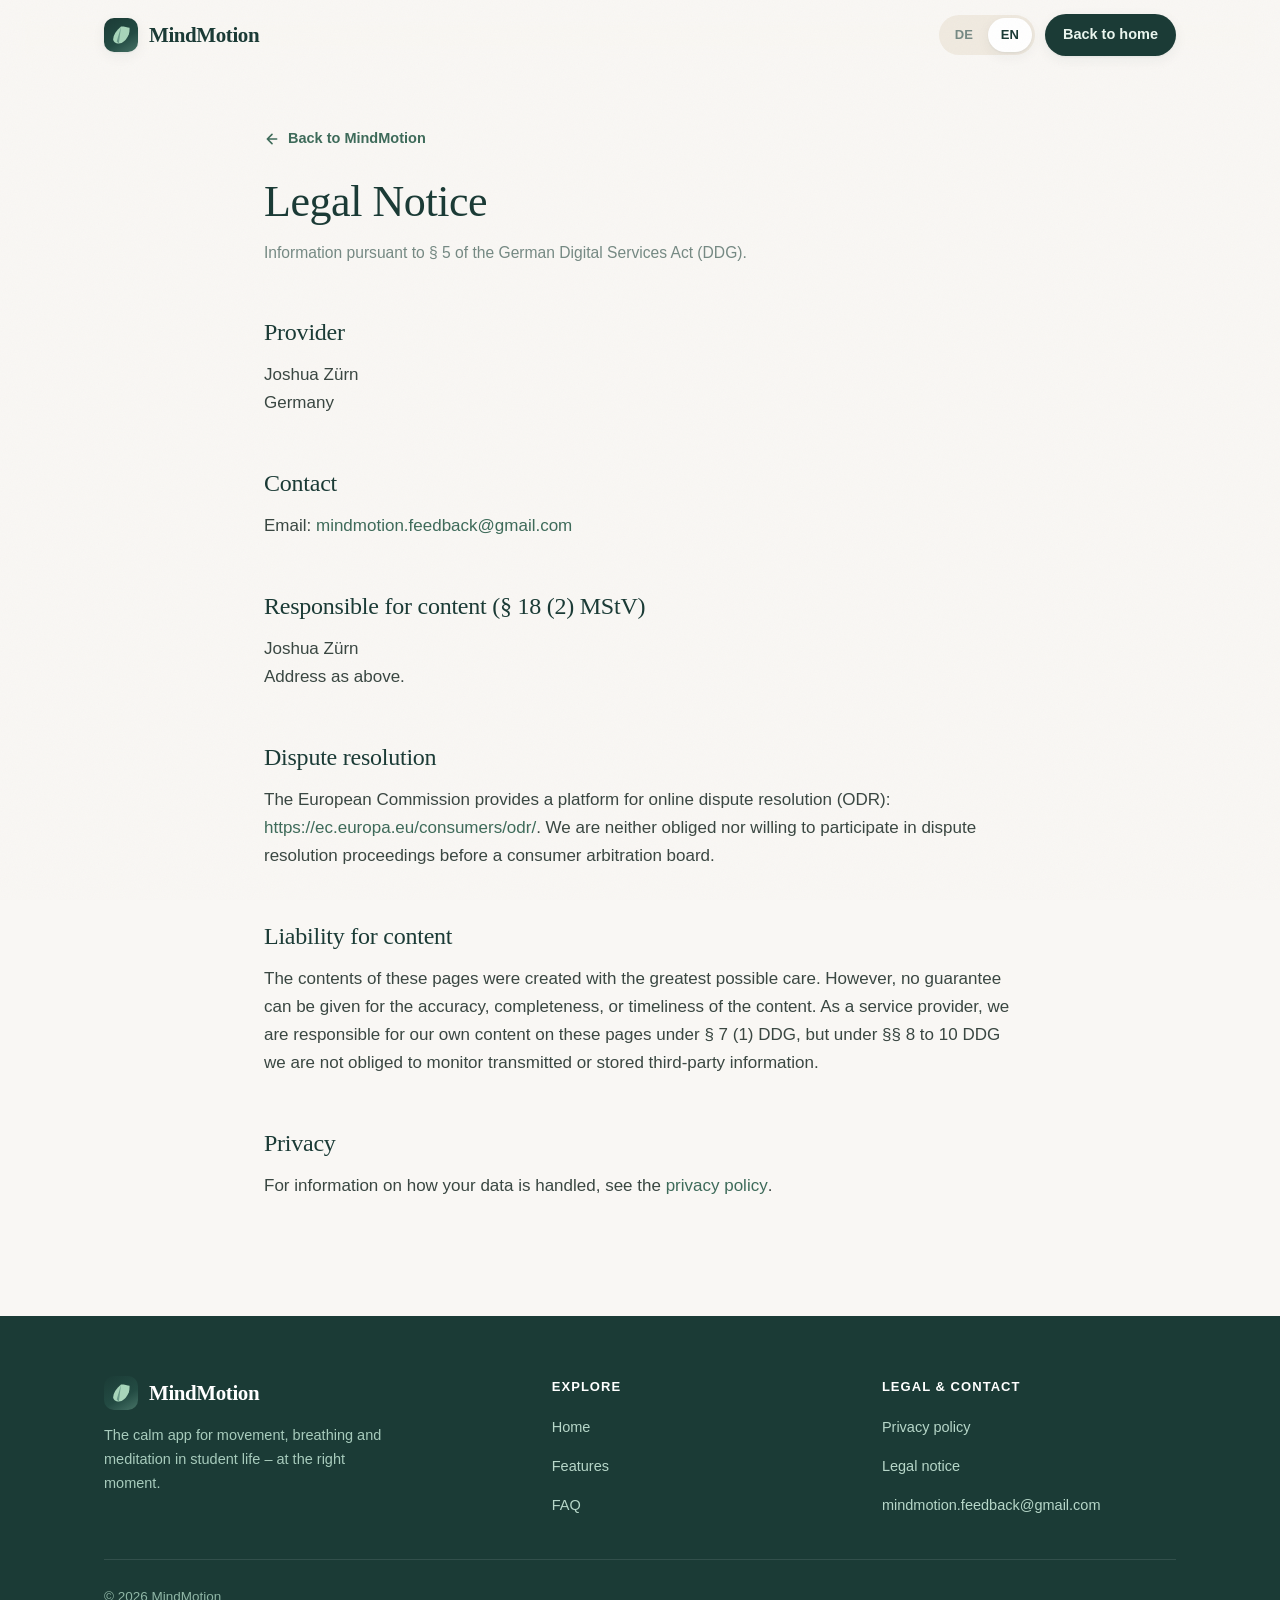
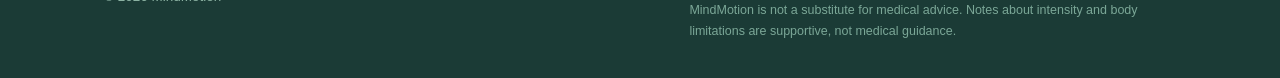
==== impressum.html @ 555be209 "Add files via upload" ====
<!DOCTYPE html>
<html lang="de">
<head>
<meta charset="utf-8">
<meta name="viewport" content="width=device-width, initial-scale=1">
<title>MindMotion – Impressum / Legal Notice</title>
<meta name="description" content="Impressum und Anbieterkennzeichnung der MindMotion-Android-App nach § 5 DDG.">
<meta name="theme-color" content="#1B3B36">
<meta name="robots" content="index,follow">

<link rel="icon" type="image/svg+xml" href="favicon.svg">
<link rel="icon" type="image/png" sizes="512x512" href="docs/icon-512.png">
<link rel="apple-touch-icon" href="docs/icon-512.png">
<!-- Fonts are self-hosted (no Google Fonts CDN) so no visitor IP is sent to Google — GDPR-friendly. -->
<link rel="stylesheet" href="fonts/fonts.css">
<link rel="stylesheet" href="styles.css">
</head>
<body>

<div class="grain" aria-hidden="true"></div>

<!-- ════════════════════════════ HEADER ════════════════════════════ -->
<header id="site-header">
  <div class="wrap nav">
    <a class="brand" href="index.html" aria-label="MindMotion">
      <span class="logo" aria-hidden="true">
        <svg viewBox="26 26 56 56" aria-hidden="true"><path fill="#A8D5BA" d="M54,30 C40,42 32,54 32,66 C32,72 38,78 48,78 C58,78 70,68 76,52 C78,46 78,40 78,34 C72,32 64,30 54,30 Z"/><path fill="#6B9B8A" d="M54,30 C50,46 46,58 42,72 C44,74 46,76 48,78"/></svg>
      </span>
      MindMotion
    </a>
    <nav class="nav-right">
      <div class="lang-toggle" role="group" aria-label="Sprache / Language">
        <button type="button" data-set-lang="de">DE</button>
        <button type="button" data-set-lang="en">EN</button>
      </div>
      <a class="btn btn-primary btn-sm" href="index.html">
        <span data-lang="de">Zur Startseite</span><span data-lang="en">Back to home</span>
      </a>
    </nav>
  </div>
</header>

<main>
  <article class="policy">
    <a class="back-link" href="index.html">
      <svg viewBox="0 0 24 24" fill="none" stroke="currentColor" stroke-width="2.4" stroke-linecap="round" stroke-linejoin="round"><path d="M19 12H5M12 19l-7-7 7-7"/></svg>
      <span data-lang="de">Zurück zu MindMotion</span><span data-lang="en">Back to MindMotion</span>
    </a>

    <div class="doc-head">
      <h1>
        <span data-lang="de">Impressum</span>
        <span data-lang="en">Legal Notice</span>
      </h1>
      <p class="meta">
        <span data-lang="de">Angaben gemäß § 5 Digitale-Dienste-Gesetz (DDG).</span>
        <span data-lang="en">Information pursuant to § 5 of the German Digital Services Act (DDG).</span>
      </p>
    </div>


    <h2><span data-lang="de">Anbieter</span><span data-lang="en">Provider</span></h2>
    <p>
      Joshua Zürn<br>
      <span data-lang="de">Deutschland</span><span data-lang="en">Germany</span>
    </p>

    <h2><span data-lang="de">Kontakt</span><span data-lang="en">Contact</span></h2>
    <p>
      <span data-lang="de">E-Mail:</span><span data-lang="en">Email:</span>
      <a href="mailto:mindmotion.feedback@gmail.com">mindmotion.feedback@gmail.com</a>
    </p>

    <h2><span data-lang="de">Verantwortlich für den Inhalt nach § 18 Abs. 2 MStV</span><span data-lang="en">Responsible for content (§ 18 (2) MStV)</span></h2>
    <p>
      Joshua Zürn<br>
      <span data-lang="de">Anschrift wie oben.</span><span data-lang="en">Address as above.</span>
    </p>

    <h2><span data-lang="de">Streitschlichtung</span><span data-lang="en">Dispute resolution</span></h2>
    <p data-lang="de">Die Europäische Kommission stellt eine Plattform zur Online-Streitbeilegung (OS) bereit: <a href="https://ec.europa.eu/consumers/odr/" rel="noopener" target="_blank">https://ec.europa.eu/consumers/odr/</a>. Wir sind nicht verpflichtet und nicht bereit, an einem Streitbeilegungsverfahren vor einer Verbraucherschlichtungsstelle teilzunehmen.</p>
    <p data-lang="en">The European Commission provides a platform for online dispute resolution (ODR): <a href="https://ec.europa.eu/consumers/odr/" rel="noopener" target="_blank">https://ec.europa.eu/consumers/odr/</a>. We are neither obliged nor willing to participate in dispute resolution proceedings before a consumer arbitration board.</p>

    <h2><span data-lang="de">Haftung für Inhalte</span><span data-lang="en">Liability for content</span></h2>
    <p data-lang="de">Die Inhalte dieser Seiten wurden mit größtmöglicher Sorgfalt erstellt. Für die Richtigkeit, Vollständigkeit und Aktualität der Inhalte kann jedoch keine Gewähr übernommen werden. Als Diensteanbieter sind wir gemäß § 7 Abs. 1 DDG für eigene Inhalte auf diesen Seiten verantwortlich, jedoch nach §§ 8 bis 10 DDG nicht verpflichtet, übermittelte oder gespeicherte fremde Informationen zu überwachen.</p>
    <p data-lang="en">The contents of these pages were created with the greatest possible care. However, no guarantee can be given for the accuracy, completeness, or timeliness of the content. As a service provider, we are responsible for our own content on these pages under § 7 (1) DDG, but under §§ 8 to 10 DDG we are not obliged to monitor transmitted or stored third-party information.</p>

    <h2><span data-lang="de">Datenschutz</span><span data-lang="en">Privacy</span></h2>
    <p data-lang="de">Informationen zum Umgang mit deinen Daten findest du in der <a href="privacy.html">Datenschutzerklärung</a>.</p>
    <p data-lang="en">For information on how your data is handled, see the <a href="privacy.html">privacy policy</a>.</p>
  </article>
</main>

<!-- ════════════════════════════ FOOTER ════════════════════════════ -->
<footer>
  <div class="wrap">
    <div class="foot-grid">
      <div>
        <div class="brand">
          <span class="logo" aria-hidden="true"><svg viewBox="26 26 56 56" aria-hidden="true"><path fill="#A8D5BA" d="M54,30 C40,42 32,54 32,66 C32,72 38,78 48,78 C58,78 70,68 76,52 C78,46 78,40 78,34 C72,32 64,30 54,30 Z"/><path fill="#6B9B8A" d="M54,30 C50,46 46,58 42,72 C44,74 46,76 48,78"/></svg></span>
          MindMotion
        </div>
        <p class="foot-about"><span data-lang="de">Die ruhige App für Bewegung, Atem und Meditation im Studienalltag – im richtigen Moment.</span><span data-lang="en">The calm app for movement, breathing and meditation in student life – at the right moment.</span></p>
      </div>
      <div>
        <h4><span data-lang="de">Entdecken</span><span data-lang="en">Explore</span></h4>
        <ul>
          <li><a href="index.html"><span data-lang="de">Startseite</span><span data-lang="en">Home</span></a></li>
          <li><a href="index.html#features"><span data-lang="de">Funktionen</span><span data-lang="en">Features</span></a></li>
          <li><a href="index.html#faq">FAQ</a></li>
        </ul>
      </div>
      <div>
        <h4><span data-lang="de">Rechtliches &amp; Kontakt</span><span data-lang="en">Legal &amp; contact</span></h4>
        <ul>
          <li><a href="privacy.html"><span data-lang="de">Datenschutzerklärung</span><span data-lang="en">Privacy policy</span></a></li>
          <li><a href="impressum.html"><span data-lang="de">Impressum</span><span data-lang="en">Legal notice</span></a></li>
          <li><a href="mailto:mindmotion.feedback@gmail.com">mindmotion.feedback@gmail.com</a></li>
        </ul>
      </div>
    </div>
    <div class="foot-bottom">
      <span>© <span id="year">2026</span> MindMotion</span>
      <span class="disclaimer"><span data-lang="de">MindMotion ersetzt keine medizinische Beratung. Hinweise zu Belastung und körperlichen Einschränkungen sind unterstützend gemeint, kein ärztlicher Rat.</span><span data-lang="en">MindMotion is not a substitute for medical advice. Notes about intensity and body limitations are supportive, not medical guidance.</span></span>
    </div>
  </div>
</footer>

<script src="main.js" defer></script>
</body>
</html>
---- styles.css ----
/* ══════════════════════════════════════════════════════════════════════
   MindMotion website — shared styles
   Brand palette mirrors the app (calm, cream-based, never aggressive).
   Used by index.html (landing) and privacy.html (policy).
   ══════════════════════════════════════════════════════════════════════ */

:root {
  --teal:        #1B3B36;  /* primary */
  --teal-mid:    #234B43;  /* hero gradient end */
  --sage:        #6B9B8A;  /* accent / CTA fills */
  --sage-text:   #3E6B5A;  /* AA-safe small accent text */
  --soft-mint:   #E8F5F0;
  --off-white:   #F9F7F4;  /* page background */
  --cream:       #F0EAE0;  /* warm cards */
  --light-green: #A8D5BA;
  --calm-blue:   #5B9EA6;
  --charcoal:    #2D2D2D;  /* body text */
  --muted:       #768A84;  /* helper text (AA on cream) */
  --white:       #FFFFFF;
  --line:        #E2E9E5;

  --maxw: 1120px;
  --radius: 22px;
  --radius-lg: 30px;
  --shadow-sm: 0 1px 2px rgba(27,59,54,.05), 0 4px 14px rgba(27,59,54,.06);
  --shadow-md: 0 12px 40px rgba(27,59,54,.12);
  --shadow-lg: 0 28px 70px rgba(27,59,54,.18);
  --ease: cubic-bezier(.22,.61,.36,1);
  --ease-spring: cubic-bezier(.34,1.56,.64,1);
  color-scheme: light;
}

* { box-sizing: border-box; }
html { scroll-behavior: smooth; -webkit-text-size-adjust: 100%; scroll-padding-top: 88px; }
@media (prefers-reduced-motion: reduce) { html { scroll-behavior: auto; } }

body {
  margin: 0;
  font-family: 'Hanken Grotesk', -apple-system, 'Segoe UI', Roboto, Helvetica, Arial, sans-serif;
  color: var(--charcoal);
  background: var(--off-white);
  line-height: 1.65;
  font-size: 17px;
  -webkit-font-smoothing: antialiased;
  text-rendering: optimizeLegibility;
  overflow-x: hidden;
}

/* Fine film grain for warmth/depth — keeps surfaces from reading flat & "AI-clean". */
.grain { position: fixed; inset: 0; z-index: 250; pointer-events: none; opacity: .035; mix-blend-mode: multiply;
  background-image: url("data:image/svg+xml,%3Csvg xmlns='http://www.w3.org/2000/svg' width='160' height='160'%3E%3Cfilter id='n'%3E%3CfeTurbulence type='fractalNoise' baseFrequency='0.8' numOctaves='3' stitchTiles='stitch'/%3E%3C/filter%3E%3Crect width='100%25' height='100%25' filter='url(%23n)'/%3E%3C/svg%3E"); }

h1, h2, h3 { font-family: 'Fraunces', Georgia, 'Times New Roman', serif; color: var(--teal); font-weight: 500; line-height: 1.12; letter-spacing: -.01em; margin: 0; }
p { margin: 0; }
a { color: var(--sage-text); text-decoration: none; }
a:hover { text-decoration: underline; }
img { max-width: 100%; display: block; }
::selection { background: var(--light-green); color: var(--teal); }

.wrap { width: 100%; max-width: var(--maxw); margin: 0 auto; padding: 0 24px; }

/* ── Bilingual toggle: show only the active <html lang> ── */
html[lang="de"] [data-lang="en"] { display: none !important; }
html[lang="en"] [data-lang="de"] { display: none !important; }

/* ── Scroll progress bar ── */
.scroll-progress {
  position: fixed; top: 0; left: 0; height: 3px; width: 100%;
  transform: scaleX(0); transform-origin: 0 50%;
  background: linear-gradient(90deg, var(--sage), var(--light-green), var(--calm-blue));
  z-index: 200; transition: transform .08s linear;
}

/* ───────────────────────── Header ───────────────────────── */
header {
  position: sticky; top: 0; z-index: 100;
  background: rgba(249,247,244,.72);
  backdrop-filter: saturate(180%) blur(14px);
  -webkit-backdrop-filter: saturate(180%) blur(14px);
  border-bottom: 1px solid transparent;
  transition: border-color .3s var(--ease), box-shadow .3s var(--ease), background .3s var(--ease);
}
header.scrolled { border-bottom-color: var(--line); box-shadow: 0 4px 24px rgba(27,59,54,.05); }
.nav { display: flex; align-items: center; justify-content: space-between; height: 70px; gap: 18px; }
.brand { display: flex; align-items: center; gap: 11px; font-family: 'Fraunces', serif; font-size: 21px; color: var(--teal); font-weight: 600; letter-spacing: -.02em; }
.brand:hover { text-decoration: none; }
.brand .logo {
  width: 34px; height: 34px; border-radius: 10px; flex: none;
  background: linear-gradient(150deg, var(--teal) 0%, var(--teal-mid) 60%, var(--sage) 140%);
  display: grid; place-items: center; box-shadow: var(--shadow-sm);
}
.brand .logo svg { width: 20px; height: 20px; }
.nav-right { display: flex; align-items: center; gap: 10px; }
.nav-links { display: flex; gap: 26px; margin-right: 8px; }
.nav-links a { color: var(--charcoal); font-size: 15px; font-weight: 500; position: relative; }
.nav-links a::after { content: ""; position: absolute; left: 0; bottom: -4px; height: 2px; width: 0; background: var(--sage); border-radius: 2px; transition: width .3s var(--ease); }
.nav-links a:hover { color: var(--teal); text-decoration: none; }
.nav-links a:hover::after { width: 100%; }

.lang-toggle { display: inline-flex; background: var(--cream); border-radius: 999px; padding: 3px; gap: 2px; }
.lang-toggle button {
  border: 0; background: transparent; cursor: pointer; font: inherit; font-size: 13px; font-weight: 600;
  color: var(--muted); padding: 6px 13px; border-radius: 999px; transition: all .25s var(--ease);
}
.lang-toggle button.active { background: var(--white); color: var(--teal); box-shadow: var(--shadow-sm); }

.btn {
  display: inline-flex; align-items: center; justify-content: center; gap: 9px;
  font: inherit; font-weight: 600; font-size: 16px; cursor: pointer; border: 0;
  padding: 14px 26px; border-radius: 999px; transition: transform .2s var(--ease), box-shadow .25s var(--ease), background .25s var(--ease);
  text-decoration: none; white-space: nowrap;
}
.btn:hover { text-decoration: none; }
.btn-primary { background: var(--teal); color: #EAF6EF; box-shadow: var(--shadow-sm); }
.btn-primary:hover { background: var(--teal-mid); transform: translateY(-2px); box-shadow: var(--shadow-md); }
.btn-ghost { background: var(--white); color: var(--teal); box-shadow: inset 0 0 0 1.5px var(--line); }
.btn-ghost:hover { box-shadow: inset 0 0 0 1.5px var(--sage); transform: translateY(-2px); }
.btn-sm { padding: 9px 18px; font-size: 14.5px; }

/* ───────────────────────── Hero ───────────────────────── */
.hero { position: relative; padding: 84px 0 90px; overflow: hidden; }
.hero-bg { position: absolute; inset: 0; z-index: -1; overflow: hidden; }
.blob { position: absolute; border-radius: 50%; filter: blur(36px); opacity: .55; will-change: transform; }
.blob.b1 { width: 420px; height: 420px; top: -120px; right: -60px; background: radial-gradient(circle, rgba(168,213,186,.55), transparent 70%); animation: floatA 16s var(--ease) infinite alternate; }
.blob.b2 { width: 360px; height: 360px; bottom: -120px; left: -80px; background: radial-gradient(circle, rgba(91,158,166,.30), transparent 70%); animation: floatB 19s var(--ease) infinite alternate; }
.blob.b3 { width: 280px; height: 280px; top: 40%; left: 44%; background: radial-gradient(circle, rgba(232,245,240,.9), transparent 70%); animation: floatA 22s var(--ease) infinite alternate-reverse; }
@keyframes floatA { from { transform: translate(0,0) scale(1); } to { transform: translate(-40px,30px) scale(1.08); } }
@keyframes floatB { from { transform: translate(0,0) scale(1); } to { transform: translate(36px,-26px) scale(1.1); } }

.hero-grid { display: grid; grid-template-columns: 1.05fr .95fr; gap: 56px; align-items: center; }
.eyebrow {
  display: inline-flex; align-items: center; gap: 8px; font-size: 13.5px; font-weight: 600; letter-spacing: .04em;
  text-transform: uppercase; color: var(--sage-text); background: var(--soft-mint);
  padding: 7px 15px; border-radius: 999px; margin-bottom: 22px;
}
.eyebrow .dot { width: 7px; height: 7px; border-radius: 50%; background: var(--sage); animation: pulse 2.4s ease-in-out infinite; }
@keyframes pulse { 0%,100% { box-shadow: 0 0 0 0 rgba(107,155,138,.5); } 50% { box-shadow: 0 0 0 6px rgba(107,155,138,0); } }
.hero h1 { font-size: clamp(40px, 6vw, 66px); margin-bottom: 22px; }
.hero h1 .accent { color: var(--sage-text); font-style: italic; }
.hero .lede { font-size: clamp(17px, 2.1vw, 20px); color: #44514D; max-width: 33ch; margin-bottom: 18px; }
.promise { display: flex; flex-wrap: wrap; gap: 10px 18px; margin: 26px 0 30px; }
.promise span { display: inline-flex; align-items: center; gap: 8px; font-size: 15px; font-weight: 500; color: var(--teal); }
.promise svg { width: 17px; height: 17px; color: var(--sage); flex: none; }
.cta-row { display: flex; flex-wrap: wrap; gap: 14px; align-items: center; }
.store-badge {
  display: inline-flex; align-items: center; gap: 12px; background: var(--teal); color: #EAF6EF;
  padding: 11px 22px 11px 18px; border-radius: 14px; box-shadow: var(--shadow-sm);
  transition: transform .2s var(--ease), box-shadow .25s var(--ease);
}
.store-badge:hover { transform: translateY(-2px); box-shadow: var(--shadow-md); text-decoration: none; }
.store-badge svg { width: 26px; height: 26px; flex: none; }
.store-badge small { display: block; font-size: 10.5px; opacity: .8; letter-spacing: .03em; text-transform: uppercase; line-height: 1.3; }
.store-badge strong { display: block; font-size: 18px; font-weight: 600; line-height: 1.1; }
.store-badge.soon { cursor: default; }
.hero-note { font-size: 13.5px; color: var(--muted); margin-top: 16px; }

/* ───────────────────────── Phone mockups ─────────────────────────
   Styled "filler screenshots". To use a real screenshot, replace the
   .phone-content block with <img src="docs/screenshots/home.png" alt="…">.
   The .phone frame and sizing stay identical. */
.phone {
  position: relative; width: 300px; aspect-ratio: 300 / 620; margin: 0 auto;
  background: #0E1A17; border-radius: 44px; padding: 11px;
  box-shadow: var(--shadow-lg); border: 1px solid rgba(255,255,255,.06);
}
.phone::after { content: ""; position: absolute; top: 16px; left: 50%; transform: translateX(-50%);
  width: 116px; height: 26px; background: #0E1A17; border-radius: 0 0 16px 16px; z-index: 3; }
.phone-screen { position: relative; width: 100%; height: 100%; border-radius: 34px; overflow: hidden; background: var(--off-white); display: flex; flex-direction: column; }
.phone-screen img { width: 100%; height: 100%; object-fit: cover; }
.phone-content { width: 100%; height: 100%; display: flex; flex-direction: column; }

.hero-phone { position: relative; }
.hero-phone .phone { transform: rotate(2deg); transition: transform .4s var(--ease); }
.floaty {
  position: absolute; background: var(--white); border-radius: 16px; box-shadow: var(--shadow-md);
  padding: 12px 15px; display: flex; align-items: center; gap: 11px; z-index: 5; will-change: transform;
}
.floaty .ic { width: 34px; height: 34px; border-radius: 10px; display: grid; place-items: center; flex: none; }
.floaty b { display: block; font-size: 13.5px; color: var(--teal); font-family: 'Fraunces', serif; font-weight: 600; }
.floaty small { font-size: 11.5px; color: var(--muted); }
.floaty.one { top: 40px; left: -34px; animation: bob 6s ease-in-out infinite; }
.floaty.two { bottom: 56px; right: -28px; animation: bob 7s ease-in-out infinite .8s; }
@keyframes bob { 0%,100% { transform: translateY(0); } 50% { transform: translateY(-10px); } }

/* ── App-mockup UI primitives ── */
.mk { padding: 40px 16px 14px; flex: 1; overflow: hidden; }
.mk-status { position: absolute; top: 0; left: 0; right: 0; height: 38px; display: flex; align-items: flex-end; justify-content: space-between; padding: 0 20px 5px; font-size: 11px; font-weight: 600; color: var(--teal); z-index: 2; }
.mk-screen { position: relative; }
.mk-greet { font-family: 'Fraunces', serif; font-size: 16px; color: var(--teal); font-weight: 600; }
.mk-sub { font-size: 11.5px; color: var(--muted); margin-top: 2px; }
.mk-card { background: var(--white); border-radius: 16px; padding: 13px; box-shadow: var(--shadow-sm); margin-top: 13px; }
.mk-hero-card { background: linear-gradient(150deg, var(--teal), var(--teal-mid)); color: #EAF6EF; border-radius: 18px; padding: 15px; margin-top: 13px; box-shadow: var(--shadow-md); }
.mk-hero-card .tag { font-size: 10px; letter-spacing: .08em; text-transform: uppercase; color: var(--light-green); }
.mk-hero-card h4 { font-family: 'Fraunces', serif; font-size: 17px; margin: 5px 0 3px; font-weight: 600; }
.mk-hero-card p { font-size: 11.5px; opacity: .85; }
.mk-hero-card .go { margin-top: 11px; background: var(--light-green); color: var(--teal); font-size: 11.5px; font-weight: 700; padding: 8px 14px; border-radius: 999px; display: inline-block; }
.mk-chips { display: flex; gap: 7px; margin-top: 12px; flex-wrap: wrap; }
.mk-chip { font-size: 10.5px; font-weight: 600; padding: 6px 11px; border-radius: 999px; background: var(--cream); color: var(--sage-text); }
.mk-chip.on { background: var(--sage); color: #fff; }
.mk-row { display: flex; align-items: center; gap: 11px; }
.mk-thumb { width: 38px; height: 38px; border-radius: 11px; flex: none; display: grid; place-items: center; font-size: 17px; }
.mk-bars { display: flex; align-items: flex-end; gap: 7px; height: 74px; margin-top: 8px; }
.mk-bars i { flex: 1; background: linear-gradient(var(--sage), var(--light-green)); border-radius: 6px 6px 3px 3px; display: block; }
.mk-ring { width: 132px; height: 132px; border-radius: 50%; margin: 14px auto 6px; display: grid; place-items: center; background: conic-gradient(var(--sage) 0% 68%, var(--soft-mint) 68% 100%); }
.mk-ring .inner { width: 104px; height: 104px; border-radius: 50%; background: var(--white); display: grid; place-items: center; text-align: center; }
.mk-ring .inner b { font-family: 'Fraunces', serif; font-size: 30px; color: var(--teal); display: block; line-height: 1; }
.mk-ring .inner small { font-size: 10px; color: var(--muted); }
.mk-skel { height: 9px; border-radius: 6px; background: var(--cream); }
.mk-skel.w70 { width: 70%; } .mk-skel.w50 { width: 50%; } .mk-skel.w85 { width: 85%; }
.mk-pill-time { font-size: 10px; font-weight: 700; color: var(--sage-text); }
.icbg-mint { background: var(--soft-mint); color: var(--sage-text); }
.icbg-cream { background: var(--cream); color: var(--sage-text); }
.icbg-teal { background: var(--teal); color: var(--light-green); }

/* ───────────────────────── Section scaffolding ───────────────────────── */
section { padding: 92px 0; }
.sec-head { max-width: 680px; margin: 0 auto 56px; text-align: center; }
.sec-eyebrow { display: inline-flex; align-items: center; gap: 10px; font-size: 13px; font-weight: 700; letter-spacing: .12em; text-transform: uppercase; color: var(--sage-text); margin-bottom: 16px; }
/* Editorial index number, e.g. "01" before a section eyebrow. */
.sec-eyebrow .idx { font-family: 'Fraunces', serif; font-style: italic; font-weight: 400; color: var(--sage); letter-spacing: 0; }
.sec-eyebrow .idx::after { content: ""; display: inline-block; width: 26px; height: 1px; background: var(--sage); vertical-align: middle; margin-left: 10px; opacity: .5; }
.sec-head h2 { font-size: clamp(30px, 4.4vw, 46px); margin-bottom: 16px; }
.sec-head p { color: #51605B; font-size: 18px; }

/* ── Stats band (animated counters) ── */
.stats { background: var(--teal); color: #DCEFE6; }
.stats-grid { display: grid; grid-template-columns: repeat(4, 1fr); gap: 24px; text-align: center; }
.stat .num { font-family: 'Fraunces', serif; font-size: clamp(34px, 5vw, 52px); color: #fff; font-weight: 600; line-height: 1; display: inline-flex; align-items: baseline; }
.stat .suffix { color: var(--light-green); }
.stat .lbl { margin-top: 10px; font-size: 14.5px; color: #A7CBBC; }
.stats-grid .stat + .stat { position: relative; }

/* trust strip */
.strip { background: var(--teal); color: #DCEFE6; padding: 26px 0; }
.strip .wrap { display: flex; flex-wrap: wrap; justify-content: center; gap: 18px 44px; align-items: center; }
.strip .item { display: inline-flex; align-items: center; gap: 10px; font-size: 15px; font-weight: 500; }
.strip svg { width: 19px; height: 19px; color: var(--light-green); flex: none; }

/* feature grid */
.features { background: var(--white); }
.feat-grid { display: grid; grid-template-columns: repeat(3, 1fr); gap: 22px; }
.feat {
  background: var(--off-white); border: 1px solid var(--line); border-radius: var(--radius);
  padding: 30px 26px; transition: transform .3s var(--ease), box-shadow .3s var(--ease), border-color .3s var(--ease);
  position: relative; overflow: hidden;
}
.feat::before { content: ""; position: absolute; inset: 0; background: radial-gradient(120% 90% at 100% 0%, rgba(168,213,186,.18), transparent 55%); opacity: 0; transition: opacity .3s var(--ease); }
.feat:hover { transform: translateY(-5px); box-shadow: var(--shadow-md); border-color: transparent; }
.feat:hover::before { opacity: 1; }
.feat > * { position: relative; }
.feat .ficon { width: 52px; height: 52px; border-radius: 15px; background: var(--soft-mint); color: var(--teal); display: grid; place-items: center; margin-bottom: 20px; transition: transform .3s var(--ease-spring); }
.feat:hover .ficon { transform: scale(1.08) rotate(-4deg); }
.feat .ficon svg { width: 26px; height: 26px; }
.feat h3 { font-size: 21px; margin-bottom: 9px; }
.feat p { color: #51605B; font-size: 15.5px; }

/* alternating showcase rows */
.showcase { display: grid; grid-template-columns: 1fr 1fr; gap: 64px; align-items: center; }
.showcase + .showcase { margin-top: 110px; }
.showcase.flip .sc-text { order: 2; }
.sc-text h2 { font-size: clamp(28px, 3.6vw, 40px); margin-bottom: 18px; }
.sc-text .sc-eyebrow { display: inline-block; font-size: 13px; font-weight: 700; letter-spacing: .07em; text-transform: uppercase; color: var(--sage-text); margin-bottom: 14px; }
.sc-text p { color: #51605B; font-size: 17px; margin-bottom: 14px; }
.sc-list { list-style: none; padding: 0; margin: 22px 0 0; display: grid; gap: 14px; }
.sc-list li { display: flex; gap: 13px; align-items: flex-start; font-size: 15.5px; color: var(--charcoal); }
.sc-list .tick { width: 24px; height: 24px; border-radius: 50%; background: var(--soft-mint); color: var(--sage-text); display: grid; place-items: center; flex: none; margin-top: 1px; }
.sc-list .tick svg { width: 14px; height: 14px; }
.sc-visual { display: flex; justify-content: center; }
.sc-visual .phone { transform: rotate(-2deg); }
.showcase.flip .sc-visual .phone { transform: rotate(2deg); }

/* privacy band */
.privacy-band { background: linear-gradient(155deg, var(--teal) 0%, #14302B 100%); color: #DDEFE7; border-radius: var(--radius-lg); padding: 64px 56px; overflow: hidden; position: relative; }
.privacy-band::after { content: ""; position: absolute; right: -80px; top: -80px; width: 320px; height: 320px; border-radius: 50%; background: radial-gradient(circle, rgba(168,213,186,.22), transparent 70%); }
.privacy-grid { display: grid; grid-template-columns: 1fr 1fr; gap: 50px; align-items: center; position: relative; z-index: 1; }
.privacy-band h2 { color: #fff; font-size: clamp(28px, 3.8vw, 42px); margin-bottom: 18px; }
.privacy-band p { color: #C7E2D6; font-size: 17px; }
.privacy-points { list-style: none; padding: 0; margin: 0; display: grid; gap: 16px; }
.privacy-points li { display: flex; gap: 14px; align-items: flex-start; }
.privacy-points .pic { width: 40px; height: 40px; border-radius: 12px; background: rgba(168,213,186,.16); color: var(--light-green); display: grid; place-items: center; flex: none; }
.privacy-points .pic svg { width: 20px; height: 20px; }
.privacy-points b { color: #fff; font-family: 'Fraunces', serif; font-weight: 600; font-size: 16.5px; display: block; }
.privacy-points span { font-size: 14px; color: #B6D6C8; }

/* gallery */
.gallery { background: var(--white); }
.gallery-track { display: flex; gap: 26px; justify-content: center; flex-wrap: wrap; }
.gallery .phone { width: 250px; }
.gallery .gcap { text-align: center; margin-top: 14px; font-size: 14px; color: var(--muted); font-weight: 500; }

/* steps */
.steps { display: grid; grid-template-columns: repeat(3, 1fr); gap: 26px; }
.step { background: var(--cream); border-radius: var(--radius); padding: 30px 26px; position: relative; transition: transform .3s var(--ease); }
.step:hover { transform: translateY(-4px); }
.step .num { font-family: 'Fraunces', serif; font-size: 16px; font-weight: 600; color: #fff; background: var(--sage); width: 38px; height: 38px; border-radius: 50%; display: grid; place-items: center; margin-bottom: 18px; }
.step h3 { font-size: 20px; margin-bottom: 8px; }
.step p { color: #51605B; font-size: 15px; }

/* FAQ */
.faq { max-width: 760px; margin: 0 auto; }
.qa { border-bottom: 1px solid var(--line); }
.qa summary { list-style: none; cursor: pointer; padding: 22px 4px; display: flex; justify-content: space-between; align-items: center; gap: 20px; font-family: 'Fraunces', serif; font-size: 19px; color: var(--teal); font-weight: 500; }
.qa summary::-webkit-details-marker { display: none; }
.qa summary .chev { width: 26px; height: 26px; flex: none; transition: transform .3s var(--ease); color: var(--sage); }
.qa[open] summary .chev { transform: rotate(45deg); }
.qa .ans { padding: 0 4px 24px; color: #51605B; font-size: 15.5px; animation: ansIn .4s var(--ease); }
@keyframes ansIn { from { opacity: 0; transform: translateY(-6px); } to { opacity: 1; transform: none; } }

/* final CTA */
.final { text-align: center; }
.final-card { background: linear-gradient(155deg, var(--cream), var(--soft-mint)); border-radius: var(--radius-lg); padding: 70px 40px; box-shadow: var(--shadow-sm); position: relative; overflow: hidden; }
.final-card h2 { font-size: clamp(30px, 4.4vw, 48px); margin-bottom: 16px; }
.final-card p { color: #51605B; font-size: 18px; max-width: 50ch; margin: 0 auto 30px; }
.final-card .cta-row { justify-content: center; }

/* footer */
footer { background: var(--teal); color: #B6D6C8; padding: 60px 0 36px; }
.foot-grid { display: grid; grid-template-columns: 1.4fr 1fr 1fr; gap: 36px; padding-bottom: 40px; border-bottom: 1px solid rgba(255,255,255,.1); }
footer .brand { color: #fff; margin-bottom: 14px; }
footer .brand .logo { box-shadow: none; }
.foot-about { font-size: 14.5px; color: #A7CBBC; max-width: 36ch; }
footer h4 { color: #fff; font-family: 'Hanken Grotesk', sans-serif; font-size: 13px; letter-spacing: .08em; text-transform: uppercase; margin: 0 0 16px; font-weight: 600; }
footer ul { list-style: none; padding: 0; margin: 0; display: grid; gap: 11px; }
footer ul a, footer ul span { color: #B6D6C8; font-size: 14.5px; }
footer ul a:hover { color: #fff; text-decoration: none; }
.foot-bottom { display: flex; flex-wrap: wrap; justify-content: space-between; gap: 12px; padding-top: 26px; font-size: 13.5px; color: #8FB6A6; }
.foot-bottom a { color: #B6D6C8; }
.disclaimer { margin-top: 14px; font-size: 12.5px; color: #7BA797; max-width: 70ch; }

/* ───────────────────────── Scroll reveal ───────────────────────── */
.reveal { opacity: 0; transform: translateY(28px); transition: opacity .8s var(--ease), transform .8s var(--ease); will-change: opacity, transform; }
.reveal.in { opacity: 1; transform: none; }
.reveal-left { opacity: 0; transform: translateX(-40px); transition: opacity .8s var(--ease), transform .8s var(--ease); }
.reveal-left.in { opacity: 1; transform: none; }
.reveal-right { opacity: 0; transform: translateX(40px); transition: opacity .8s var(--ease), transform .8s var(--ease); }
.reveal-right.in { opacity: 1; transform: none; }
.reveal-scale { opacity: 0; transform: scale(.96) translateY(20px); transition: opacity .9s var(--ease), transform .9s var(--ease); }
.reveal-scale.in { opacity: 1; transform: none; }
.d1 { transition-delay: .08s; } .d2 { transition-delay: .16s; } .d3 { transition-delay: .24s; }
.d4 { transition-delay: .32s; } .d5 { transition-delay: .40s; } .d6 { transition-delay: .48s; }

/* stagger children: set --i via inline style or nth-child */
.stagger > * { opacity: 0; transform: translateY(22px); transition: opacity .7s var(--ease), transform .7s var(--ease); }
.stagger.in > * { opacity: 1; transform: none; }
.stagger.in > *:nth-child(1) { transition-delay: .04s; }
.stagger.in > *:nth-child(2) { transition-delay: .12s; }
.stagger.in > *:nth-child(3) { transition-delay: .20s; }
.stagger.in > *:nth-child(4) { transition-delay: .28s; }
.stagger.in > *:nth-child(5) { transition-delay: .36s; }
.stagger.in > *:nth-child(6) { transition-delay: .44s; }

@media (prefers-reduced-motion: reduce) {
  .reveal, .reveal-left, .reveal-right, .reveal-scale, .stagger > * { opacity: 1 !important; transform: none !important; transition: none !important; }
  .hero-phone .phone, .sc-visual .phone { transform: none !important; }
  .blob, .floaty.one, .floaty.two, .eyebrow .dot { animation: none !important; }
  .scroll-progress { display: none; }
}

/* ───────────────────────── Privacy policy document ───────────────────────── */
.policy { max-width: 800px; margin: 0 auto; padding: 56px 24px 100px; }
.policy .doc-head { margin-bottom: 8px; }
.policy h1 { font-size: clamp(32px, 5vw, 44px); margin-bottom: 10px; }
.policy h2 { font-size: 24px; margin-top: 2.2em; margin-bottom: .4em; scroll-margin-top: 90px; }
.policy h3 { font-size: 19px; margin-top: 1.4em; color: var(--sage-text); }
.policy p { margin: .9em 0; color: #3A4742; }
.policy ul { margin: .8em 0; padding-left: 1.2em; }
.policy li { margin: .5em 0; color: #3A4742; }
.policy .meta { color: var(--muted); font-size: .92em; }
.policy .tldr { background: var(--soft-mint); border: 1px solid var(--line); border-radius: var(--radius); padding: 22px 26px; margin: 24px 0 8px; }
.policy .tldr p { margin: 0; color: var(--teal); font-weight: 500; }
.policy code { background: var(--cream); padding: 1px 6px; border-radius: 5px; font-size: .92em; }
.policy a { color: var(--sage-text); font-weight: 500; }
.policy .back-link { display: inline-flex; align-items: center; gap: 8px; font-size: 14.5px; font-weight: 600; color: var(--sage-text); margin-bottom: 26px; }
.policy .back-link svg { width: 16px; height: 16px; }

/* ───────────────────────── Responsive ───────────────────────── */
@media (max-width: 960px) {
  .hero-grid, .showcase, .privacy-grid, .feat-grid, .steps { grid-template-columns: 1fr; }
  .hero-grid { gap: 50px; }
  .hero-phone { order: -1; }
  .feat-grid, .steps { gap: 18px; }
  .showcase { gap: 40px; }
  .showcase.flip .sc-text { order: 0; }
  .sc-text { text-align: center; }
  .sc-list { text-align: left; max-width: 440px; margin-left: auto; margin-right: auto; }
  .privacy-band { padding: 48px 30px; }
  .nav-links { display: none; }
  .stats-grid { grid-template-columns: repeat(2, 1fr); gap: 34px 24px; }
  .reveal-left, .reveal-right { transform: translateY(28px); }
}
@media (max-width: 640px) {
  section { padding: 66px 0; }
  .hero { padding: 56px 0 64px; }
  .wrap { padding: 0 20px; }
  .feat-grid { grid-template-columns: 1fr; }
  .floaty.one { left: -8px; } .floaty.two { right: -6px; }
  .final-card { padding: 50px 24px; }
  .foot-grid { grid-template-columns: 1fr; }
}
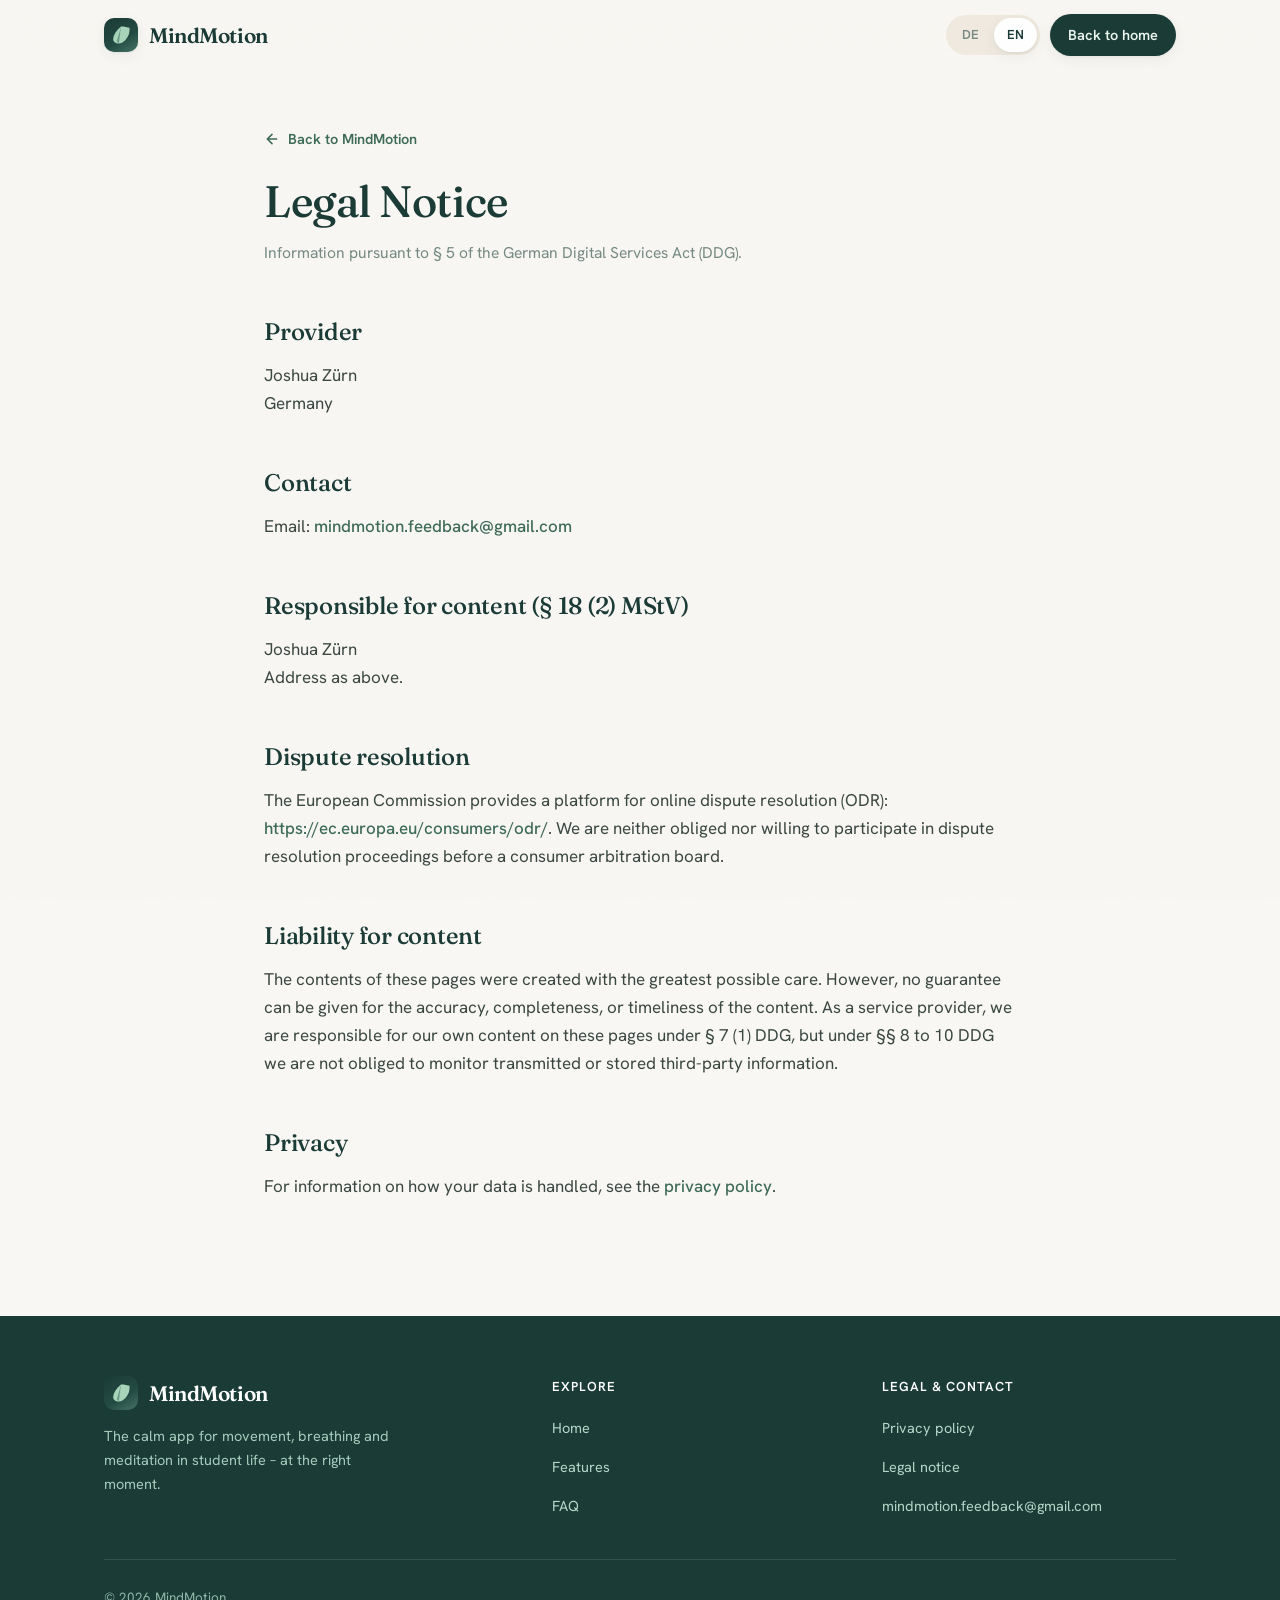
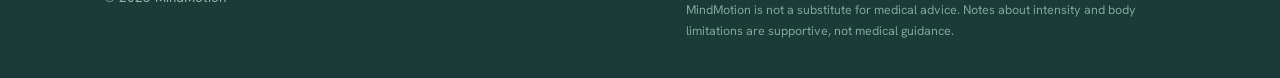
==== commit 1e635618: "updated webpage" ====
--- a/impressum.html
+++ b/impressum.html
@@ -7,6 +7,7 @@
 <meta name="description" content="Impressum und Anbieterkennzeichnung der MindMotion-Android-App nach § 5 DDG.">
 <meta name="theme-color" content="#1B3B36">
 <meta name="robots" content="index,follow">
+<link rel="canonical" href="https://jozuern.github.io/mindmotion-privacy/impressum.html">
 
 <link rel="icon" type="image/svg+xml" href="favicon.svg">
 <link rel="icon" type="image/png" sizes="512x512" href="docs/icon-512.png">
--- a/fonts/fonts.css
+++ b/fonts/fonts.css
@@ -0,0 +1,162 @@
+/* latin-ext */
+@font-face {
+  font-family: 'Fraunces';
+  font-style: italic;
+  font-weight: 400;
+  font-display: swap;
+  src: url(6NU58FyLNQOQZAnv9ZwNjucMHVn85Ni7emAe9lKqZTnbB-gzTK0K1ChjdPeQ_5Y.woff2) format('woff2');
+  unicode-range: U+0100-02BA, U+02BD-02C5, U+02C7-02CC, U+02CE-02D7, U+02DD-02FF, U+0304, U+0308, U+0329, U+1D00-1DBF, U+1E00-1E9F, U+1EF2-1EFF, U+2020, U+20A0-20AB, U+20AD-20C0, U+2113, U+2C60-2C7F, U+A720-A7FF;
+}
+/* latin */
+@font-face {
+  font-family: 'Fraunces';
+  font-style: italic;
+  font-weight: 400;
+  font-display: swap;
+  src: url(6NU58FyLNQOQZAnv9ZwNjucMHVn85Ni7emAe9lKqZTnbB-gzTK0K1ChjeveQ.woff2) format('woff2');
+  unicode-range: U+0000-00FF, U+0131, U+0152-0153, U+02BB-02BC, U+02C6, U+02DA, U+02DC, U+0304, U+0308, U+0329, U+2000-206F, U+20AC, U+2122, U+2191, U+2193, U+2212, U+2215, U+FEFF, U+FFFD;
+}
+/* latin-ext */
+@font-face {
+  font-family: 'Fraunces';
+  font-style: italic;
+  font-weight: 500;
+  font-display: swap;
+  src: url(6NU58FyLNQOQZAnv9ZwNjucMHVn85Ni7emAe9lKqZTnbB-gzTK0K1ChjdPeQ_5Y.woff2) format('woff2');
+  unicode-range: U+0100-02BA, U+02BD-02C5, U+02C7-02CC, U+02CE-02D7, U+02DD-02FF, U+0304, U+0308, U+0329, U+1D00-1DBF, U+1E00-1E9F, U+1EF2-1EFF, U+2020, U+20A0-20AB, U+20AD-20C0, U+2113, U+2C60-2C7F, U+A720-A7FF;
+}
+/* latin */
+@font-face {
+  font-family: 'Fraunces';
+  font-style: italic;
+  font-weight: 500;
+  font-display: swap;
+  src: url(6NU58FyLNQOQZAnv9ZwNjucMHVn85Ni7emAe9lKqZTnbB-gzTK0K1ChjeveQ.woff2) format('woff2');
+  unicode-range: U+0000-00FF, U+0131, U+0152-0153, U+02BB-02BC, U+02C6, U+02DA, U+02DC, U+0304, U+0308, U+0329, U+2000-206F, U+20AC, U+2122, U+2191, U+2193, U+2212, U+2215, U+FEFF, U+FFFD;
+}
+/* latin-ext */
+@font-face {
+  font-family: 'Fraunces';
+  font-style: normal;
+  font-weight: 400;
+  font-display: swap;
+  src: url(6NU78FyLNQOQZAnv9bYEvDiIdE9Ea92uemAk_WBq8U_9v0c2Wa0KxCFTeO-U.woff2) format('woff2');
+  unicode-range: U+0100-02BA, U+02BD-02C5, U+02C7-02CC, U+02CE-02D7, U+02DD-02FF, U+0304, U+0308, U+0329, U+1D00-1DBF, U+1E00-1E9F, U+1EF2-1EFF, U+2020, U+20A0-20AB, U+20AD-20C0, U+2113, U+2C60-2C7F, U+A720-A7FF;
+}
+/* latin */
+@font-face {
+  font-family: 'Fraunces';
+  font-style: normal;
+  font-weight: 400;
+  font-display: swap;
+  src: url(6NU78FyLNQOQZAnv9bYEvDiIdE9Ea92uemAk_WBq8U_9v0c2Wa0KxC9TeA.woff2) format('woff2');
+  unicode-range: U+0000-00FF, U+0131, U+0152-0153, U+02BB-02BC, U+02C6, U+02DA, U+02DC, U+0304, U+0308, U+0329, U+2000-206F, U+20AC, U+2122, U+2191, U+2193, U+2212, U+2215, U+FEFF, U+FFFD;
+}
+/* latin-ext */
+@font-face {
+  font-family: 'Fraunces';
+  font-style: normal;
+  font-weight: 500;
+  font-display: swap;
+  src: url(6NU78FyLNQOQZAnv9bYEvDiIdE9Ea92uemAk_WBq8U_9v0c2Wa0KxCFTeO-U.woff2) format('woff2');
+  unicode-range: U+0100-02BA, U+02BD-02C5, U+02C7-02CC, U+02CE-02D7, U+02DD-02FF, U+0304, U+0308, U+0329, U+1D00-1DBF, U+1E00-1E9F, U+1EF2-1EFF, U+2020, U+20A0-20AB, U+20AD-20C0, U+2113, U+2C60-2C7F, U+A720-A7FF;
+}
+/* latin */
+@font-face {
+  font-family: 'Fraunces';
+  font-style: normal;
+  font-weight: 500;
+  font-display: swap;
+  src: url(6NU78FyLNQOQZAnv9bYEvDiIdE9Ea92uemAk_WBq8U_9v0c2Wa0KxC9TeA.woff2) format('woff2');
+  unicode-range: U+0000-00FF, U+0131, U+0152-0153, U+02BB-02BC, U+02C6, U+02DA, U+02DC, U+0304, U+0308, U+0329, U+2000-206F, U+20AC, U+2122, U+2191, U+2193, U+2212, U+2215, U+FEFF, U+FFFD;
+}
+/* latin-ext */
+@font-face {
+  font-family: 'Fraunces';
+  font-style: normal;
+  font-weight: 600;
+  font-display: swap;
+  src: url(6NU78FyLNQOQZAnv9bYEvDiIdE9Ea92uemAk_WBq8U_9v0c2Wa0KxCFTeO-U.woff2) format('woff2');
+  unicode-range: U+0100-02BA, U+02BD-02C5, U+02C7-02CC, U+02CE-02D7, U+02DD-02FF, U+0304, U+0308, U+0329, U+1D00-1DBF, U+1E00-1E9F, U+1EF2-1EFF, U+2020, U+20A0-20AB, U+20AD-20C0, U+2113, U+2C60-2C7F, U+A720-A7FF;
+}
+/* latin */
+@font-face {
+  font-family: 'Fraunces';
+  font-style: normal;
+  font-weight: 600;
+  font-display: swap;
+  src: url(6NU78FyLNQOQZAnv9bYEvDiIdE9Ea92uemAk_WBq8U_9v0c2Wa0KxC9TeA.woff2) format('woff2');
+  unicode-range: U+0000-00FF, U+0131, U+0152-0153, U+02BB-02BC, U+02C6, U+02DA, U+02DC, U+0304, U+0308, U+0329, U+2000-206F, U+20AC, U+2122, U+2191, U+2193, U+2212, U+2215, U+FEFF, U+FFFD;
+}
+/* latin-ext */
+@font-face {
+  font-family: 'Hanken Grotesk';
+  font-style: normal;
+  font-weight: 400;
+  font-display: swap;
+  src: url(ieVn2YZDLWuGJpnzaiwFXS9tYtpT59CjCQ.woff2) format('woff2');
+  unicode-range: U+0100-02BA, U+02BD-02C5, U+02C7-02CC, U+02CE-02D7, U+02DD-02FF, U+0304, U+0308, U+0329, U+1D00-1DBF, U+1E00-1E9F, U+1EF2-1EFF, U+2020, U+20A0-20AB, U+20AD-20C0, U+2113, U+2C60-2C7F, U+A720-A7FF;
+}
+/* latin */
+@font-face {
+  font-family: 'Hanken Grotesk';
+  font-style: normal;
+  font-weight: 400;
+  font-display: swap;
+  src: url(ieVn2YZDLWuGJpnzaiwFXS9tYtpd59A.woff2) format('woff2');
+  unicode-range: U+0000-00FF, U+0131, U+0152-0153, U+02BB-02BC, U+02C6, U+02DA, U+02DC, U+0304, U+0308, U+0329, U+2000-206F, U+20AC, U+2122, U+2191, U+2193, U+2212, U+2215, U+FEFF, U+FFFD;
+}
+/* latin-ext */
+@font-face {
+  font-family: 'Hanken Grotesk';
+  font-style: normal;
+  font-weight: 500;
+  font-display: swap;
+  src: url(ieVn2YZDLWuGJpnzaiwFXS9tYtpT59CjCQ.woff2) format('woff2');
+  unicode-range: U+0100-02BA, U+02BD-02C5, U+02C7-02CC, U+02CE-02D7, U+02DD-02FF, U+0304, U+0308, U+0329, U+1D00-1DBF, U+1E00-1E9F, U+1EF2-1EFF, U+2020, U+20A0-20AB, U+20AD-20C0, U+2113, U+2C60-2C7F, U+A720-A7FF;
+}
+/* latin */
+@font-face {
+  font-family: 'Hanken Grotesk';
+  font-style: normal;
+  font-weight: 500;
+  font-display: swap;
+  src: url(ieVn2YZDLWuGJpnzaiwFXS9tYtpd59A.woff2) format('woff2');
+  unicode-range: U+0000-00FF, U+0131, U+0152-0153, U+02BB-02BC, U+02C6, U+02DA, U+02DC, U+0304, U+0308, U+0329, U+2000-206F, U+20AC, U+2122, U+2191, U+2193, U+2212, U+2215, U+FEFF, U+FFFD;
+}
+/* latin-ext */
+@font-face {
+  font-family: 'Hanken Grotesk';
+  font-style: normal;
+  font-weight: 600;
+  font-display: swap;
+  src: url(ieVn2YZDLWuGJpnzaiwFXS9tYtpT59CjCQ.woff2) format('woff2');
+  unicode-range: U+0100-02BA, U+02BD-02C5, U+02C7-02CC, U+02CE-02D7, U+02DD-02FF, U+0304, U+0308, U+0329, U+1D00-1DBF, U+1E00-1E9F, U+1EF2-1EFF, U+2020, U+20A0-20AB, U+20AD-20C0, U+2113, U+2C60-2C7F, U+A720-A7FF;
+}
+/* latin */
+@font-face {
+  font-family: 'Hanken Grotesk';
+  font-style: normal;
+  font-weight: 600;
+  font-display: swap;
+  src: url(ieVn2YZDLWuGJpnzaiwFXS9tYtpd59A.woff2) format('woff2');
+  unicode-range: U+0000-00FF, U+0131, U+0152-0153, U+02BB-02BC, U+02C6, U+02DA, U+02DC, U+0304, U+0308, U+0329, U+2000-206F, U+20AC, U+2122, U+2191, U+2193, U+2212, U+2215, U+FEFF, U+FFFD;
+}
+/* latin-ext */
+@font-face {
+  font-family: 'Hanken Grotesk';
+  font-style: normal;
+  font-weight: 700;
+  font-display: swap;
+  src: url(ieVn2YZDLWuGJpnzaiwFXS9tYtpT59CjCQ.woff2) format('woff2');
+  unicode-range: U+0100-02BA, U+02BD-02C5, U+02C7-02CC, U+02CE-02D7, U+02DD-02FF, U+0304, U+0308, U+0329, U+1D00-1DBF, U+1E00-1E9F, U+1EF2-1EFF, U+2020, U+20A0-20AB, U+20AD-20C0, U+2113, U+2C60-2C7F, U+A720-A7FF;
+}
+/* latin */
+@font-face {
+  font-family: 'Hanken Grotesk';
+  font-style: normal;
+  font-weight: 700;
+  font-display: swap;
+  src: url(ieVn2YZDLWuGJpnzaiwFXS9tYtpd59A.woff2) format('woff2');
+  unicode-range: U+0000-00FF, U+0131, U+0152-0153, U+02BB-02BC, U+02C6, U+02DA, U+02DC, U+0304, U+0308, U+0329, U+2000-206F, U+20AC, U+2122, U+2191, U+2193, U+2212, U+2215, U+FEFF, U+FFFD;
+}
--- a/styles.css
+++ b/styles.css
@@ -349,10 +349,15 @@
 .stagger.in > *:nth-child(5) { transition-delay: .36s; }
 .stagger.in > *:nth-child(6) { transition-delay: .44s; }
 
+/* Parallax elements lean on the independent `translate` property (set in JS),
+   so a transform/animation can run alongside it without being clobbered. */
+[data-parallax] { will-change: translate; }
+
 @media (prefers-reduced-motion: reduce) {
   .reveal, .reveal-left, .reveal-right, .reveal-scale, .stagger > * { opacity: 1 !important; transform: none !important; transition: none !important; }
   .hero-phone .phone, .sc-visual .phone { transform: none !important; }
   .blob, .floaty.one, .floaty.two, .eyebrow .dot { animation: none !important; }
+  [data-parallax] { translate: none !important; will-change: auto; }
   .scroll-progress { display: none; }
 }
 
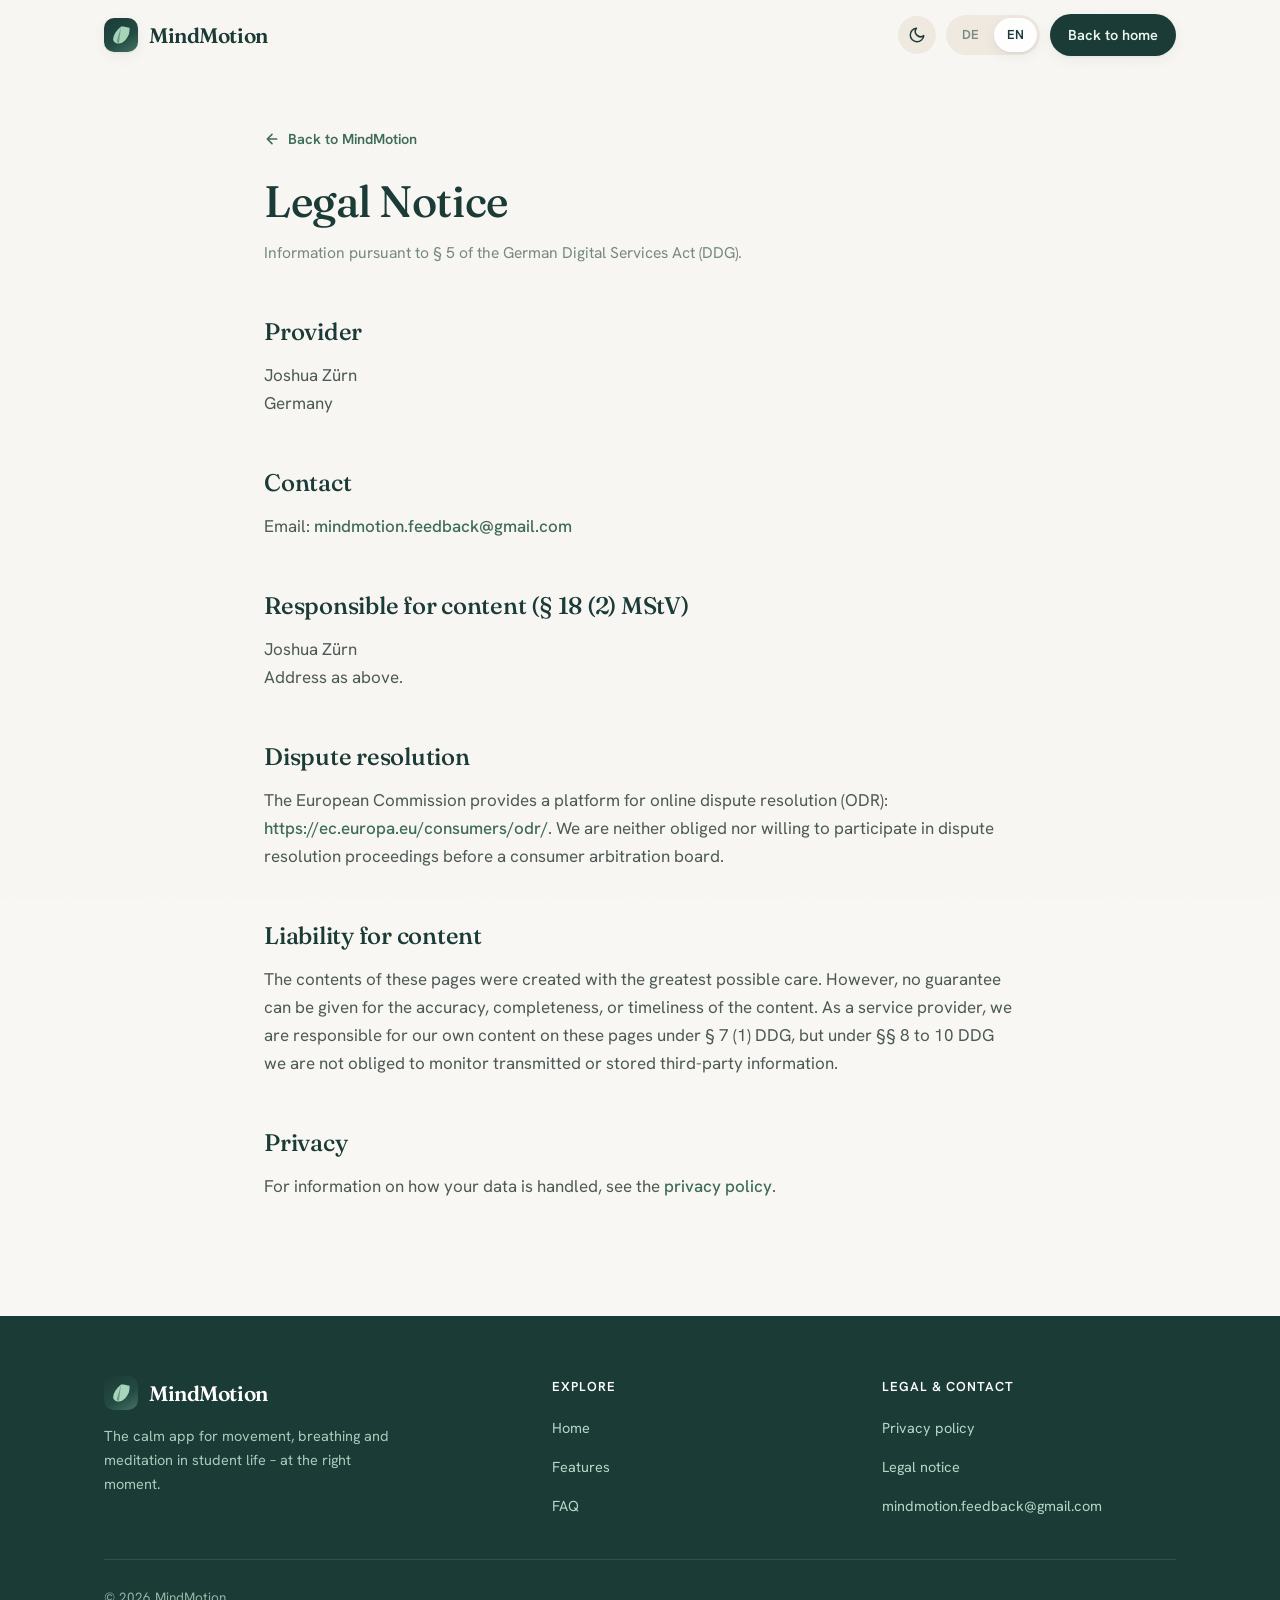
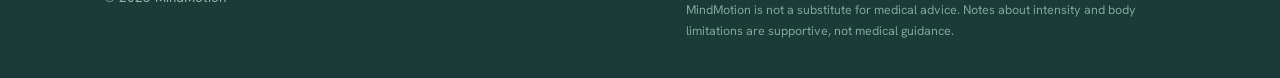
==== commit 4333542d: "updated screenshots + added dark mode" ====
--- a/impressum.html
+++ b/impressum.html
@@ -3,6 +3,8 @@
 <head>
 <meta charset="utf-8">
 <meta name="viewport" content="width=device-width, initial-scale=1">
+<!-- Apply saved/system theme before paint to avoid a flash of the wrong mode. -->
+<script>(function(){try{var t=localStorage.getItem('mm-theme');if(t!=='light'&&t!=='dark')t=matchMedia('(prefers-color-scheme: dark)').matches?'dark':'light';document.documentElement.setAttribute('data-theme',t);}catch(e){}})();</script>
 <title>MindMotion – Impressum / Legal Notice</title>
 <meta name="description" content="Impressum und Anbieterkennzeichnung der MindMotion-Android-App nach § 5 DDG.">
 <meta name="theme-color" content="#1B3B36">
@@ -30,6 +32,10 @@
       MindMotion
     </a>
     <nav class="nav-right">
+      <button type="button" class="theme-toggle" id="theme-toggle" aria-label="Dunkelmodus umschalten / Toggle dark mode" title="Theme">
+        <svg class="ic-moon" viewBox="0 0 24 24" fill="none" stroke="currentColor" stroke-width="2" stroke-linecap="round" stroke-linejoin="round"><path d="M21 12.8A9 9 0 1 1 11.2 3 7 7 0 0 0 21 12.8z"/></svg>
+        <svg class="ic-sun" viewBox="0 0 24 24" fill="none" stroke="currentColor" stroke-width="2" stroke-linecap="round" stroke-linejoin="round"><circle cx="12" cy="12" r="4.2"/><path d="M12 2v2.4M12 19.6V22M2 12h2.4M19.6 12H22M4.6 4.6l1.7 1.7M17.7 17.7l1.7 1.7M19.4 4.6l-1.7 1.7M6.3 17.7l-1.7 1.7"/></svg>
+      </button>
       <div class="lang-toggle" role="group" aria-label="Sprache / Language">
         <button type="button" data-set-lang="de">DE</button>
         <button type="button" data-set-lang="en">EN</button>
--- a/styles.css
+++ b/styles.css
@@ -19,6 +19,12 @@
   --white:       #FFFFFF;
   --line:        #E2E9E5;
 
+  /* Semantic tokens (overridden in dark mode below). Components reference
+     these for anything that must invert; raw palette vals above stay light. */
+  --heading:     var(--teal);   /* headings + strong text/icons */
+  --ink-soft:    #4C5A55;       /* secondary body text */
+  --header-bg:   rgba(249,247,244,.72);
+
   --maxw: 1120px;
   --radius: 22px;
   --radius-lg: 30px;
@@ -28,6 +34,33 @@
   --ease: cubic-bezier(.22,.61,.36,1);
   --ease-spring: cubic-bezier(.34,1.56,.64,1);
   color-scheme: light;
+}
+
+/* ───────────────────────── Dark mode ─────────────────────────
+   Overrides the surface/text palette vals so every component that reads
+   them flips automatically. The brand teal stays dark in both modes (it's
+   a fill for bands/buttons); anything that used teal as *text* reads
+   var(--heading), which we invert here. */
+html[data-theme="dark"] {
+  --teal-mid:    #1E433C;
+  --soft-mint:   #16352F;  /* mint surfaces → deep teal-green */
+  --off-white:   #0F1C19;  /* page background */
+  --cream:       #1B2D29;  /* warm cards */
+  --light-green: #A8D5BA;
+  --charcoal:    #DCE7E2;  /* body text */
+  --muted:       #8AA39B;
+  --white:       #16302B;  /* raised surface (cards/sections) */
+  --line:        #2A3D38;
+  --sage-text:   #8FC7AF;  /* accent text, readable on dark */
+
+  --heading:     #EAF6EF;
+  --ink-soft:    #A9BBB4;
+  --header-bg:   rgba(15,28,25,.74);
+  color-scheme: dark;
+}
+/* Smooth the flip, but never animate layout-affecting props. */
+body, header, .feat, .step, .btn, .lang-toggle, .theme-toggle, .qa, .final-card, .privacy-band, .tldr, .policy code {
+  transition: background-color .35s var(--ease), border-color .35s var(--ease), color .35s var(--ease);
 }
 
 * { box-sizing: border-box; }
@@ -50,7 +83,7 @@
 .grain { position: fixed; inset: 0; z-index: 250; pointer-events: none; opacity: .035; mix-blend-mode: multiply;
   background-image: url("data:image/svg+xml,%3Csvg xmlns='http://www.w3.org/2000/svg' width='160' height='160'%3E%3Cfilter id='n'%3E%3CfeTurbulence type='fractalNoise' baseFrequency='0.8' numOctaves='3' stitchTiles='stitch'/%3E%3C/filter%3E%3Crect width='100%25' height='100%25' filter='url(%23n)'/%3E%3C/svg%3E"); }
 
-h1, h2, h3 { font-family: 'Fraunces', Georgia, 'Times New Roman', serif; color: var(--teal); font-weight: 500; line-height: 1.12; letter-spacing: -.01em; margin: 0; }
+h1, h2, h3 { font-family: 'Fraunces', Georgia, 'Times New Roman', serif; color: var(--heading); font-weight: 500; line-height: 1.12; letter-spacing: -.01em; margin: 0; }
 p { margin: 0; }
 a { color: var(--sage-text); text-decoration: none; }
 a:hover { text-decoration: underline; }
@@ -74,7 +107,7 @@
 /* ───────────────────────── Header ───────────────────────── */
 header {
   position: sticky; top: 0; z-index: 100;
-  background: rgba(249,247,244,.72);
+  background: var(--header-bg);
   backdrop-filter: saturate(180%) blur(14px);
   -webkit-backdrop-filter: saturate(180%) blur(14px);
   border-bottom: 1px solid transparent;
@@ -82,7 +115,7 @@
 }
 header.scrolled { border-bottom-color: var(--line); box-shadow: 0 4px 24px rgba(27,59,54,.05); }
 .nav { display: flex; align-items: center; justify-content: space-between; height: 70px; gap: 18px; }
-.brand { display: flex; align-items: center; gap: 11px; font-family: 'Fraunces', serif; font-size: 21px; color: var(--teal); font-weight: 600; letter-spacing: -.02em; }
+.brand { display: flex; align-items: center; gap: 11px; font-family: 'Fraunces', serif; font-size: 21px; color: var(--heading); font-weight: 600; letter-spacing: -.02em; }
 .brand:hover { text-decoration: none; }
 .brand .logo {
   width: 34px; height: 34px; border-radius: 10px; flex: none;
@@ -94,7 +127,7 @@
 .nav-links { display: flex; gap: 26px; margin-right: 8px; }
 .nav-links a { color: var(--charcoal); font-size: 15px; font-weight: 500; position: relative; }
 .nav-links a::after { content: ""; position: absolute; left: 0; bottom: -4px; height: 2px; width: 0; background: var(--sage); border-radius: 2px; transition: width .3s var(--ease); }
-.nav-links a:hover { color: var(--teal); text-decoration: none; }
+.nav-links a:hover { color: var(--heading); text-decoration: none; }
 .nav-links a:hover::after { width: 100%; }
 
 .lang-toggle { display: inline-flex; background: var(--cream); border-radius: 999px; padding: 3px; gap: 2px; }
@@ -102,7 +135,21 @@
   border: 0; background: transparent; cursor: pointer; font: inherit; font-size: 13px; font-weight: 600;
   color: var(--muted); padding: 6px 13px; border-radius: 999px; transition: all .25s var(--ease);
 }
-.lang-toggle button.active { background: var(--white); color: var(--teal); box-shadow: var(--shadow-sm); }
+.lang-toggle button.active { background: var(--white); color: var(--heading); box-shadow: var(--shadow-sm); }
+
+/* Theme (light/dark) toggle */
+.theme-toggle {
+  width: 38px; height: 38px; flex: none; display: grid; place-items: center;
+  border: 0; cursor: pointer; border-radius: 999px; background: var(--cream); color: var(--heading);
+  transition: background .25s var(--ease), color .25s var(--ease), transform .2s var(--ease);
+}
+.theme-toggle:hover { transform: translateY(-1px); background: var(--soft-mint); }
+.theme-toggle svg { width: 18px; height: 18px; }
+.theme-toggle .ic-sun { display: none; }
+html[data-theme="dark"] .theme-toggle .ic-moon { display: none; }
+html[data-theme="dark"] .theme-toggle .ic-sun { display: block; }
+/* Grain reads as "multiply" on light surfaces; soften it on dark so it doesn't crush. */
+html[data-theme="dark"] .grain { mix-blend-mode: soft-light; opacity: .06; }
 
 .btn {
   display: inline-flex; align-items: center; justify-content: center; gap: 9px;
@@ -113,7 +160,7 @@
 .btn:hover { text-decoration: none; }
 .btn-primary { background: var(--teal); color: #EAF6EF; box-shadow: var(--shadow-sm); }
 .btn-primary:hover { background: var(--teal-mid); transform: translateY(-2px); box-shadow: var(--shadow-md); }
-.btn-ghost { background: var(--white); color: var(--teal); box-shadow: inset 0 0 0 1.5px var(--line); }
+.btn-ghost { background: var(--white); color: var(--heading); box-shadow: inset 0 0 0 1.5px var(--line); }
 .btn-ghost:hover { box-shadow: inset 0 0 0 1.5px var(--sage); transform: translateY(-2px); }
 .btn-sm { padding: 9px 18px; font-size: 14.5px; }
 
@@ -137,9 +184,9 @@
 @keyframes pulse { 0%,100% { box-shadow: 0 0 0 0 rgba(107,155,138,.5); } 50% { box-shadow: 0 0 0 6px rgba(107,155,138,0); } }
 .hero h1 { font-size: clamp(40px, 6vw, 66px); margin-bottom: 22px; }
 .hero h1 .accent { color: var(--sage-text); font-style: italic; }
-.hero .lede { font-size: clamp(17px, 2.1vw, 20px); color: #44514D; max-width: 33ch; margin-bottom: 18px; }
+.hero .lede { font-size: clamp(17px, 2.1vw, 20px); color: var(--ink-soft); max-width: 33ch; margin-bottom: 18px; }
 .promise { display: flex; flex-wrap: wrap; gap: 10px 18px; margin: 26px 0 30px; }
-.promise span { display: inline-flex; align-items: center; gap: 8px; font-size: 15px; font-weight: 500; color: var(--teal); }
+.promise span { display: inline-flex; align-items: center; gap: 8px; font-size: 15px; font-weight: 500; color: var(--heading); }
 .promise svg { width: 17px; height: 17px; color: var(--sage); flex: none; }
 .cta-row { display: flex; flex-wrap: wrap; gap: 14px; align-items: center; }
 .store-badge {
@@ -154,63 +201,33 @@
 .store-badge.soon { cursor: default; }
 .hero-note { font-size: 13.5px; color: var(--muted); margin-top: 16px; }
 
-/* ───────────────────────── Phone mockups ─────────────────────────
-   Styled "filler screenshots". To use a real screenshot, replace the
-   .phone-content block with <img src="docs/screenshots/home.png" alt="…">.
-   The .phone frame and sizing stay identical. */
-.phone {
-  position: relative; width: 300px; aspect-ratio: 300 / 620; margin: 0 auto;
-  background: #0E1A17; border-radius: 44px; padding: 11px;
-  box-shadow: var(--shadow-lg); border: 1px solid rgba(255,255,255,.06);
-}
-.phone::after { content: ""; position: absolute; top: 16px; left: 50%; transform: translateX(-50%);
-  width: 116px; height: 26px; background: #0E1A17; border-radius: 0 0 16px 16px; z-index: 3; }
-.phone-screen { position: relative; width: 100%; height: 100%; border-radius: 34px; overflow: hidden; background: var(--off-white); display: flex; flex-direction: column; }
-.phone-screen img { width: 100%; height: 100%; object-fit: cover; }
-.phone-content { width: 100%; height: 100%; display: flex; flex-direction: column; }
+/* ───────────────────────── App screenshots ─────────────────────────
+   Real screenshots are transparent PNGs that already include the device
+   frame, so they need no CSS bezel — just a drop-shadow that follows the
+   rounded silhouette. The DE/EN pair is toggled by the [data-lang] rule. */
+.shot { position: relative; width: 300px; max-width: 78vw; margin: 0 auto; }
+.shot img {
+  width: 100%; height: auto; display: block;
+  filter: drop-shadow(0 30px 60px rgba(11,26,23,.32)) drop-shadow(0 8px 18px rgba(11,26,23,.16));
+}
 
 .hero-phone { position: relative; }
-.hero-phone .phone { transform: rotate(2deg); transition: transform .4s var(--ease); }
+.hero-shot { width: 322px; transition: transform .4s var(--ease); }
 .floaty {
   position: absolute; background: var(--white); border-radius: 16px; box-shadow: var(--shadow-md);
   padding: 12px 15px; display: flex; align-items: center; gap: 11px; z-index: 5; will-change: transform;
 }
 .floaty .ic { width: 34px; height: 34px; border-radius: 10px; display: grid; place-items: center; flex: none; }
+.floaty .ic svg { width: 18px; height: 18px; }
 .floaty b { display: block; font-size: 13.5px; color: var(--teal); font-family: 'Fraunces', serif; font-weight: 600; }
 .floaty small { font-size: 11.5px; color: var(--muted); }
 .floaty.one { top: 40px; left: -34px; animation: bob 6s ease-in-out infinite; }
 .floaty.two { bottom: 56px; right: -28px; animation: bob 7s ease-in-out infinite .8s; }
 @keyframes bob { 0%,100% { transform: translateY(0); } 50% { transform: translateY(-10px); } }
 
-/* ── App-mockup UI primitives ── */
-.mk { padding: 40px 16px 14px; flex: 1; overflow: hidden; }
-.mk-status { position: absolute; top: 0; left: 0; right: 0; height: 38px; display: flex; align-items: flex-end; justify-content: space-between; padding: 0 20px 5px; font-size: 11px; font-weight: 600; color: var(--teal); z-index: 2; }
-.mk-screen { position: relative; }
-.mk-greet { font-family: 'Fraunces', serif; font-size: 16px; color: var(--teal); font-weight: 600; }
-.mk-sub { font-size: 11.5px; color: var(--muted); margin-top: 2px; }
-.mk-card { background: var(--white); border-radius: 16px; padding: 13px; box-shadow: var(--shadow-sm); margin-top: 13px; }
-.mk-hero-card { background: linear-gradient(150deg, var(--teal), var(--teal-mid)); color: #EAF6EF; border-radius: 18px; padding: 15px; margin-top: 13px; box-shadow: var(--shadow-md); }
-.mk-hero-card .tag { font-size: 10px; letter-spacing: .08em; text-transform: uppercase; color: var(--light-green); }
-.mk-hero-card h4 { font-family: 'Fraunces', serif; font-size: 17px; margin: 5px 0 3px; font-weight: 600; }
-.mk-hero-card p { font-size: 11.5px; opacity: .85; }
-.mk-hero-card .go { margin-top: 11px; background: var(--light-green); color: var(--teal); font-size: 11.5px; font-weight: 700; padding: 8px 14px; border-radius: 999px; display: inline-block; }
-.mk-chips { display: flex; gap: 7px; margin-top: 12px; flex-wrap: wrap; }
-.mk-chip { font-size: 10.5px; font-weight: 600; padding: 6px 11px; border-radius: 999px; background: var(--cream); color: var(--sage-text); }
-.mk-chip.on { background: var(--sage); color: #fff; }
-.mk-row { display: flex; align-items: center; gap: 11px; }
-.mk-thumb { width: 38px; height: 38px; border-radius: 11px; flex: none; display: grid; place-items: center; font-size: 17px; }
-.mk-bars { display: flex; align-items: flex-end; gap: 7px; height: 74px; margin-top: 8px; }
-.mk-bars i { flex: 1; background: linear-gradient(var(--sage), var(--light-green)); border-radius: 6px 6px 3px 3px; display: block; }
-.mk-ring { width: 132px; height: 132px; border-radius: 50%; margin: 14px auto 6px; display: grid; place-items: center; background: conic-gradient(var(--sage) 0% 68%, var(--soft-mint) 68% 100%); }
-.mk-ring .inner { width: 104px; height: 104px; border-radius: 50%; background: var(--white); display: grid; place-items: center; text-align: center; }
-.mk-ring .inner b { font-family: 'Fraunces', serif; font-size: 30px; color: var(--teal); display: block; line-height: 1; }
-.mk-ring .inner small { font-size: 10px; color: var(--muted); }
-.mk-skel { height: 9px; border-radius: 6px; background: var(--cream); }
-.mk-skel.w70 { width: 70%; } .mk-skel.w50 { width: 50%; } .mk-skel.w85 { width: 85%; }
-.mk-pill-time { font-size: 10px; font-weight: 700; color: var(--sage-text); }
+/* Floaty-badge icon tints */
 .icbg-mint { background: var(--soft-mint); color: var(--sage-text); }
 .icbg-cream { background: var(--cream); color: var(--sage-text); }
-.icbg-teal { background: var(--teal); color: var(--light-green); }
 
 /* ───────────────────────── Section scaffolding ───────────────────────── */
 section { padding: 92px 0; }
@@ -220,7 +237,7 @@
 .sec-eyebrow .idx { font-family: 'Fraunces', serif; font-style: italic; font-weight: 400; color: var(--sage); letter-spacing: 0; }
 .sec-eyebrow .idx::after { content: ""; display: inline-block; width: 26px; height: 1px; background: var(--sage); vertical-align: middle; margin-left: 10px; opacity: .5; }
 .sec-head h2 { font-size: clamp(30px, 4.4vw, 46px); margin-bottom: 16px; }
-.sec-head p { color: #51605B; font-size: 18px; }
+.sec-head p { color: var(--ink-soft); font-size: 18px; }
 
 /* ── Stats band (animated counters) ── */
 .stats { background: var(--teal); color: #DCEFE6; }
@@ -248,11 +265,11 @@
 .feat:hover { transform: translateY(-5px); box-shadow: var(--shadow-md); border-color: transparent; }
 .feat:hover::before { opacity: 1; }
 .feat > * { position: relative; }
-.feat .ficon { width: 52px; height: 52px; border-radius: 15px; background: var(--soft-mint); color: var(--teal); display: grid; place-items: center; margin-bottom: 20px; transition: transform .3s var(--ease-spring); }
+.feat .ficon { width: 52px; height: 52px; border-radius: 15px; background: var(--soft-mint); color: var(--heading); display: grid; place-items: center; margin-bottom: 20px; transition: transform .3s var(--ease-spring); }
 .feat:hover .ficon { transform: scale(1.08) rotate(-4deg); }
 .feat .ficon svg { width: 26px; height: 26px; }
 .feat h3 { font-size: 21px; margin-bottom: 9px; }
-.feat p { color: #51605B; font-size: 15.5px; }
+.feat p { color: var(--ink-soft); font-size: 15.5px; }
 
 /* alternating showcase rows */
 .showcase { display: grid; grid-template-columns: 1fr 1fr; gap: 64px; align-items: center; }
@@ -260,14 +277,14 @@
 .showcase.flip .sc-text { order: 2; }
 .sc-text h2 { font-size: clamp(28px, 3.6vw, 40px); margin-bottom: 18px; }
 .sc-text .sc-eyebrow { display: inline-block; font-size: 13px; font-weight: 700; letter-spacing: .07em; text-transform: uppercase; color: var(--sage-text); margin-bottom: 14px; }
-.sc-text p { color: #51605B; font-size: 17px; margin-bottom: 14px; }
+.sc-text p { color: var(--ink-soft); font-size: 17px; margin-bottom: 14px; }
 .sc-list { list-style: none; padding: 0; margin: 22px 0 0; display: grid; gap: 14px; }
 .sc-list li { display: flex; gap: 13px; align-items: flex-start; font-size: 15.5px; color: var(--charcoal); }
 .sc-list .tick { width: 24px; height: 24px; border-radius: 50%; background: var(--soft-mint); color: var(--sage-text); display: grid; place-items: center; flex: none; margin-top: 1px; }
 .sc-list .tick svg { width: 14px; height: 14px; }
 .sc-visual { display: flex; justify-content: center; }
-.sc-visual .phone { transform: rotate(-2deg); }
-.showcase.flip .sc-visual .phone { transform: rotate(2deg); }
+.sc-visual .shot { transform: rotate(-2deg); }
+.showcase.flip .sc-visual .shot { transform: rotate(2deg); }
 
 /* privacy band */
 .privacy-band { background: linear-gradient(155deg, var(--teal) 0%, #14302B 100%); color: #DDEFE7; border-radius: var(--radius-lg); padding: 64px 56px; overflow: hidden; position: relative; }
@@ -285,7 +302,7 @@
 /* gallery */
 .gallery { background: var(--white); }
 .gallery-track { display: flex; gap: 26px; justify-content: center; flex-wrap: wrap; }
-.gallery .phone { width: 250px; }
+.gallery .shot { width: 232px; }
 .gallery .gcap { text-align: center; margin-top: 14px; font-size: 14px; color: var(--muted); font-weight: 500; }
 
 /* steps */
@@ -294,23 +311,23 @@
 .step:hover { transform: translateY(-4px); }
 .step .num { font-family: 'Fraunces', serif; font-size: 16px; font-weight: 600; color: #fff; background: var(--sage); width: 38px; height: 38px; border-radius: 50%; display: grid; place-items: center; margin-bottom: 18px; }
 .step h3 { font-size: 20px; margin-bottom: 8px; }
-.step p { color: #51605B; font-size: 15px; }
+.step p { color: var(--ink-soft); font-size: 15px; }
 
 /* FAQ */
 .faq { max-width: 760px; margin: 0 auto; }
 .qa { border-bottom: 1px solid var(--line); }
-.qa summary { list-style: none; cursor: pointer; padding: 22px 4px; display: flex; justify-content: space-between; align-items: center; gap: 20px; font-family: 'Fraunces', serif; font-size: 19px; color: var(--teal); font-weight: 500; }
+.qa summary { list-style: none; cursor: pointer; padding: 22px 4px; display: flex; justify-content: space-between; align-items: center; gap: 20px; font-family: 'Fraunces', serif; font-size: 19px; color: var(--heading); font-weight: 500; }
 .qa summary::-webkit-details-marker { display: none; }
 .qa summary .chev { width: 26px; height: 26px; flex: none; transition: transform .3s var(--ease); color: var(--sage); }
 .qa[open] summary .chev { transform: rotate(45deg); }
-.qa .ans { padding: 0 4px 24px; color: #51605B; font-size: 15.5px; animation: ansIn .4s var(--ease); }
+.qa .ans { padding: 0 4px 24px; color: var(--ink-soft); font-size: 15.5px; animation: ansIn .4s var(--ease); }
 @keyframes ansIn { from { opacity: 0; transform: translateY(-6px); } to { opacity: 1; transform: none; } }
 
 /* final CTA */
 .final { text-align: center; }
 .final-card { background: linear-gradient(155deg, var(--cream), var(--soft-mint)); border-radius: var(--radius-lg); padding: 70px 40px; box-shadow: var(--shadow-sm); position: relative; overflow: hidden; }
 .final-card h2 { font-size: clamp(30px, 4.4vw, 48px); margin-bottom: 16px; }
-.final-card p { color: #51605B; font-size: 18px; max-width: 50ch; margin: 0 auto 30px; }
+.final-card p { color: var(--ink-soft); font-size: 18px; max-width: 50ch; margin: 0 auto 30px; }
 .final-card .cta-row { justify-content: center; }
 
 /* footer */
@@ -355,7 +372,7 @@
 
 @media (prefers-reduced-motion: reduce) {
   .reveal, .reveal-left, .reveal-right, .reveal-scale, .stagger > * { opacity: 1 !important; transform: none !important; transition: none !important; }
-  .hero-phone .phone, .sc-visual .phone { transform: none !important; }
+  .hero-shot, .sc-visual .shot { transform: none !important; }
   .blob, .floaty.one, .floaty.two, .eyebrow .dot { animation: none !important; }
   [data-parallax] { translate: none !important; will-change: auto; }
   .scroll-progress { display: none; }
@@ -367,12 +384,12 @@
 .policy h1 { font-size: clamp(32px, 5vw, 44px); margin-bottom: 10px; }
 .policy h2 { font-size: 24px; margin-top: 2.2em; margin-bottom: .4em; scroll-margin-top: 90px; }
 .policy h3 { font-size: 19px; margin-top: 1.4em; color: var(--sage-text); }
-.policy p { margin: .9em 0; color: #3A4742; }
+.policy p { margin: .9em 0; color: var(--ink-soft); }
 .policy ul { margin: .8em 0; padding-left: 1.2em; }
-.policy li { margin: .5em 0; color: #3A4742; }
+.policy li { margin: .5em 0; color: var(--ink-soft); }
 .policy .meta { color: var(--muted); font-size: .92em; }
 .policy .tldr { background: var(--soft-mint); border: 1px solid var(--line); border-radius: var(--radius); padding: 22px 26px; margin: 24px 0 8px; }
-.policy .tldr p { margin: 0; color: var(--teal); font-weight: 500; }
+.policy .tldr p { margin: 0; color: var(--heading); font-weight: 500; }
 .policy code { background: var(--cream); padding: 1px 6px; border-radius: 5px; font-size: .92em; }
 .policy a { color: var(--sage-text); font-weight: 500; }
 .policy .back-link { display: inline-flex; align-items: center; gap: 8px; font-size: 14.5px; font-weight: 600; color: var(--sage-text); margin-bottom: 26px; }
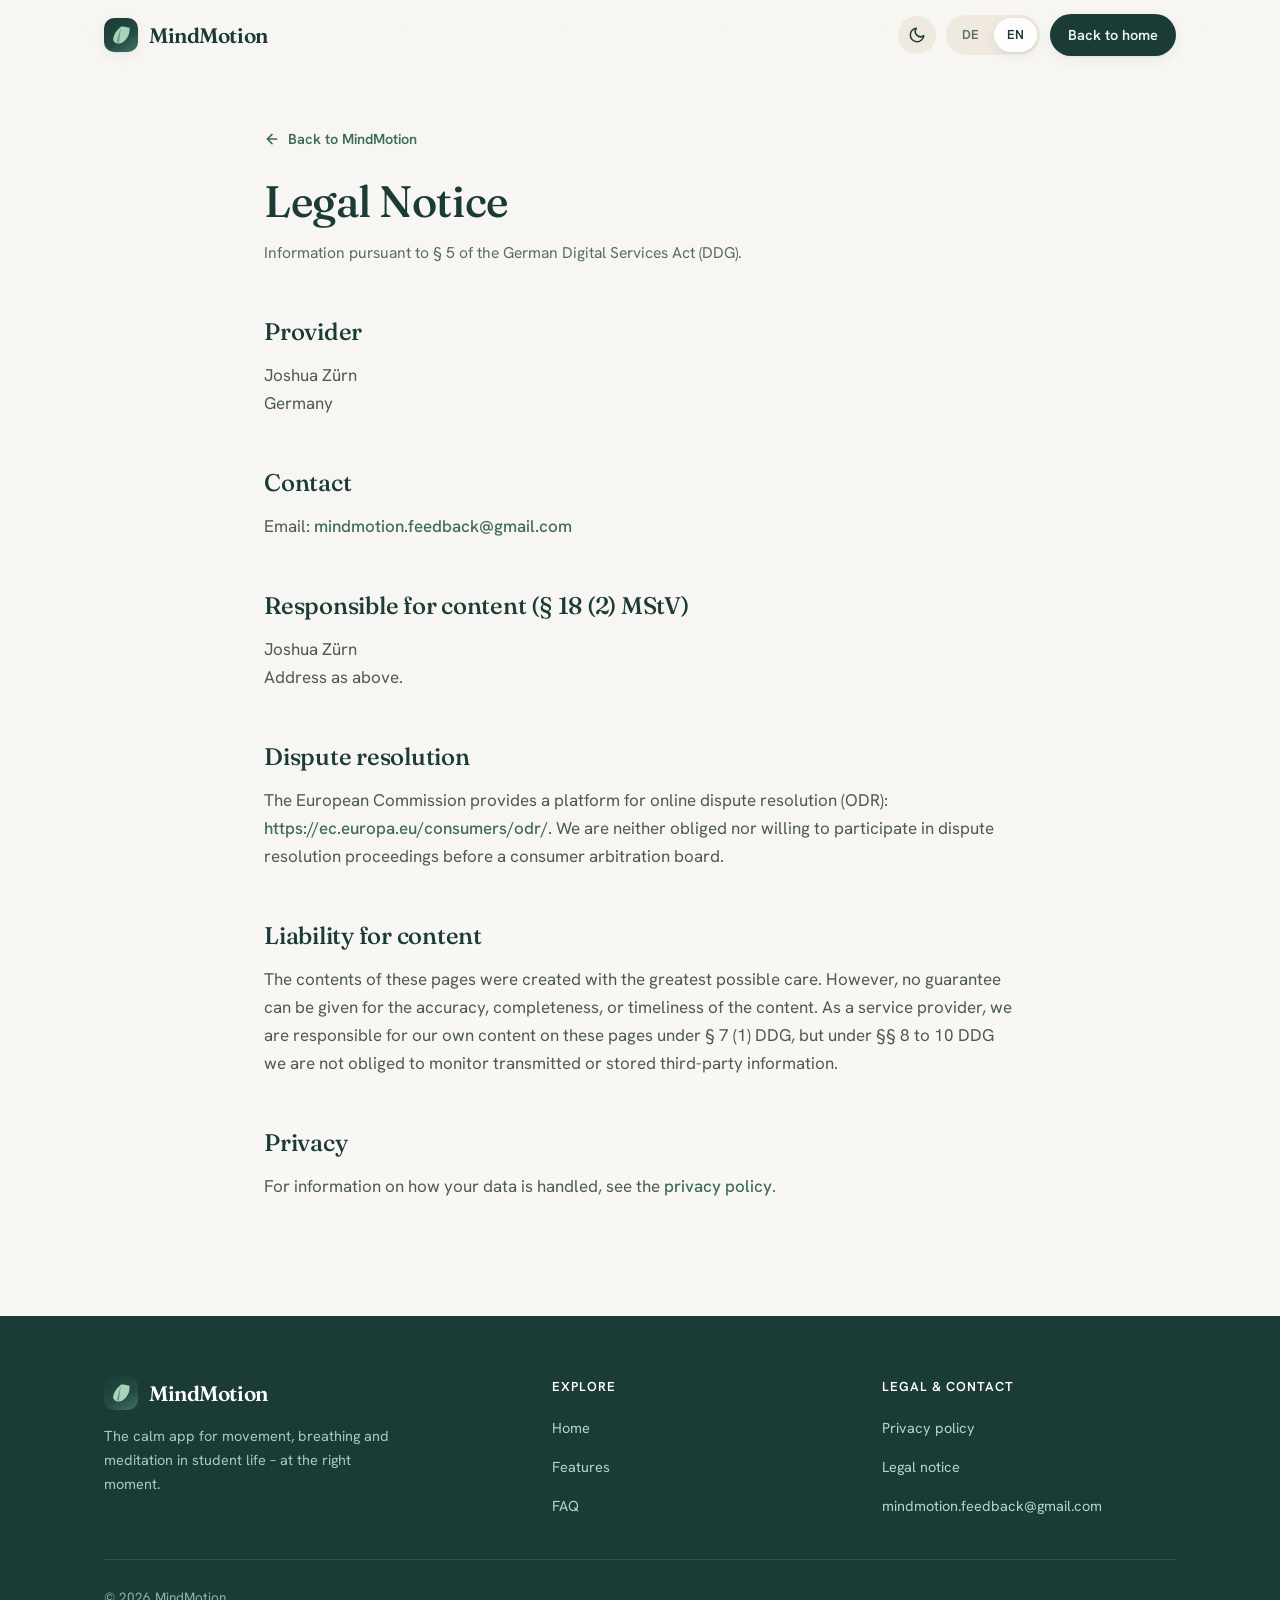
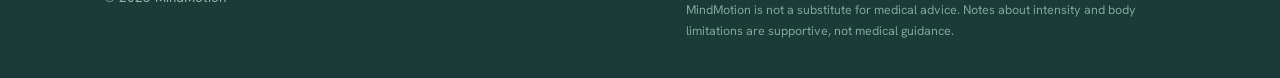
==== commit fcb2c08b: "updated website" ====
--- a/impressum.html
+++ b/impressum.html
@@ -40,8 +40,8 @@
         <button type="button" data-set-lang="de">DE</button>
         <button type="button" data-set-lang="en">EN</button>
       </div>
-      <a class="btn btn-primary btn-sm" href="index.html">
-        <span data-lang="de">Zur Startseite</span><span data-lang="en">Back to home</span>
+      <a class="btn btn-primary btn-sm nav-cta" href="index.html">
+        <span lang="de" data-lang="de">Zur Startseite</span><span lang="en" data-lang="en">Back to home</span>
       </a>
     </nav>
   </div>
@@ -51,50 +51,50 @@
   <article class="policy">
     <a class="back-link" href="index.html">
       <svg viewBox="0 0 24 24" fill="none" stroke="currentColor" stroke-width="2.4" stroke-linecap="round" stroke-linejoin="round"><path d="M19 12H5M12 19l-7-7 7-7"/></svg>
-      <span data-lang="de">Zurück zu MindMotion</span><span data-lang="en">Back to MindMotion</span>
+      <span lang="de" data-lang="de">Zurück zu MindMotion</span><span lang="en" data-lang="en">Back to MindMotion</span>
     </a>
 
     <div class="doc-head">
       <h1>
-        <span data-lang="de">Impressum</span>
-        <span data-lang="en">Legal Notice</span>
+        <span lang="de" data-lang="de">Impressum</span>
+        <span lang="en" data-lang="en">Legal Notice</span>
       </h1>
       <p class="meta">
-        <span data-lang="de">Angaben gemäß § 5 Digitale-Dienste-Gesetz (DDG).</span>
-        <span data-lang="en">Information pursuant to § 5 of the German Digital Services Act (DDG).</span>
+        <span lang="de" data-lang="de">Angaben gemäß § 5 Digitale-Dienste-Gesetz (DDG).</span>
+        <span lang="en" data-lang="en">Information pursuant to § 5 of the German Digital Services Act (DDG).</span>
       </p>
     </div>
 
 
-    <h2><span data-lang="de">Anbieter</span><span data-lang="en">Provider</span></h2>
+    <h2><span lang="de" data-lang="de">Anbieter</span><span lang="en" data-lang="en">Provider</span></h2>
     <p>
       Joshua Zürn<br>
-      <span data-lang="de">Deutschland</span><span data-lang="en">Germany</span>
+      <span lang="de" data-lang="de">Deutschland</span><span lang="en" data-lang="en">Germany</span>
     </p>
 
-    <h2><span data-lang="de">Kontakt</span><span data-lang="en">Contact</span></h2>
+    <h2><span lang="de" data-lang="de">Kontakt</span><span lang="en" data-lang="en">Contact</span></h2>
     <p>
-      <span data-lang="de">E-Mail:</span><span data-lang="en">Email:</span>
+      <span lang="de" data-lang="de">E-Mail:</span><span lang="en" data-lang="en">Email:</span>
       <a href="mailto:mindmotion.feedback@gmail.com">mindmotion.feedback@gmail.com</a>
     </p>
 
-    <h2><span data-lang="de">Verantwortlich für den Inhalt nach § 18 Abs. 2 MStV</span><span data-lang="en">Responsible for content (§ 18 (2) MStV)</span></h2>
+    <h2><span lang="de" data-lang="de">Verantwortlich für den Inhalt nach § 18 Abs. 2 MStV</span><span lang="en" data-lang="en">Responsible for content (§ 18 (2) MStV)</span></h2>
     <p>
       Joshua Zürn<br>
-      <span data-lang="de">Anschrift wie oben.</span><span data-lang="en">Address as above.</span>
+      <span lang="de" data-lang="de">Anschrift wie oben.</span><span lang="en" data-lang="en">Address as above.</span>
     </p>
 
-    <h2><span data-lang="de">Streitschlichtung</span><span data-lang="en">Dispute resolution</span></h2>
-    <p data-lang="de">Die Europäische Kommission stellt eine Plattform zur Online-Streitbeilegung (OS) bereit: <a href="https://ec.europa.eu/consumers/odr/" rel="noopener" target="_blank">https://ec.europa.eu/consumers/odr/</a>. Wir sind nicht verpflichtet und nicht bereit, an einem Streitbeilegungsverfahren vor einer Verbraucherschlichtungsstelle teilzunehmen.</p>
-    <p data-lang="en">The European Commission provides a platform for online dispute resolution (ODR): <a href="https://ec.europa.eu/consumers/odr/" rel="noopener" target="_blank">https://ec.europa.eu/consumers/odr/</a>. We are neither obliged nor willing to participate in dispute resolution proceedings before a consumer arbitration board.</p>
+    <h2><span lang="de" data-lang="de">Streitschlichtung</span><span lang="en" data-lang="en">Dispute resolution</span></h2>
+    <p lang="de" data-lang="de">Die Europäische Kommission stellt eine Plattform zur Online-Streitbeilegung (OS) bereit: <a href="https://ec.europa.eu/consumers/odr/" rel="noopener" target="_blank">https://ec.europa.eu/consumers/odr/</a>. Wir sind nicht verpflichtet und nicht bereit, an einem Streitbeilegungsverfahren vor einer Verbraucherschlichtungsstelle teilzunehmen.</p>
+    <p lang="en" data-lang="en">The European Commission provides a platform for online dispute resolution (ODR): <a href="https://ec.europa.eu/consumers/odr/" rel="noopener" target="_blank">https://ec.europa.eu/consumers/odr/</a>. We are neither obliged nor willing to participate in dispute resolution proceedings before a consumer arbitration board.</p>
 
-    <h2><span data-lang="de">Haftung für Inhalte</span><span data-lang="en">Liability for content</span></h2>
-    <p data-lang="de">Die Inhalte dieser Seiten wurden mit größtmöglicher Sorgfalt erstellt. Für die Richtigkeit, Vollständigkeit und Aktualität der Inhalte kann jedoch keine Gewähr übernommen werden. Als Diensteanbieter sind wir gemäß § 7 Abs. 1 DDG für eigene Inhalte auf diesen Seiten verantwortlich, jedoch nach §§ 8 bis 10 DDG nicht verpflichtet, übermittelte oder gespeicherte fremde Informationen zu überwachen.</p>
-    <p data-lang="en">The contents of these pages were created with the greatest possible care. However, no guarantee can be given for the accuracy, completeness, or timeliness of the content. As a service provider, we are responsible for our own content on these pages under § 7 (1) DDG, but under §§ 8 to 10 DDG we are not obliged to monitor transmitted or stored third-party information.</p>
+    <h2><span lang="de" data-lang="de">Haftung für Inhalte</span><span lang="en" data-lang="en">Liability for content</span></h2>
+    <p lang="de" data-lang="de">Die Inhalte dieser Seiten wurden mit größtmöglicher Sorgfalt erstellt. Für die Richtigkeit, Vollständigkeit und Aktualität der Inhalte kann jedoch keine Gewähr übernommen werden. Als Diensteanbieter sind wir gemäß § 7 Abs. 1 DDG für eigene Inhalte auf diesen Seiten verantwortlich, jedoch nach §§ 8 bis 10 DDG nicht verpflichtet, übermittelte oder gespeicherte fremde Informationen zu überwachen.</p>
+    <p lang="en" data-lang="en">The contents of these pages were created with the greatest possible care. However, no guarantee can be given for the accuracy, completeness, or timeliness of the content. As a service provider, we are responsible for our own content on these pages under § 7 (1) DDG, but under §§ 8 to 10 DDG we are not obliged to monitor transmitted or stored third-party information.</p>
 
-    <h2><span data-lang="de">Datenschutz</span><span data-lang="en">Privacy</span></h2>
-    <p data-lang="de">Informationen zum Umgang mit deinen Daten findest du in der <a href="privacy.html">Datenschutzerklärung</a>.</p>
-    <p data-lang="en">For information on how your data is handled, see the <a href="privacy.html">privacy policy</a>.</p>
+    <h2><span lang="de" data-lang="de">Datenschutz</span><span lang="en" data-lang="en">Privacy</span></h2>
+    <p lang="de" data-lang="de">Informationen zum Umgang mit deinen Daten findest du in der <a href="privacy.html">Datenschutzerklärung</a>.</p>
+    <p lang="en" data-lang="en">For information on how your data is handled, see the <a href="privacy.html">privacy policy</a>.</p>
   </article>
 </main>
 
@@ -107,28 +107,28 @@
           <span class="logo" aria-hidden="true"><svg viewBox="26 26 56 56" aria-hidden="true"><path fill="#A8D5BA" d="M54,30 C40,42 32,54 32,66 C32,72 38,78 48,78 C58,78 70,68 76,52 C78,46 78,40 78,34 C72,32 64,30 54,30 Z"/><path fill="#6B9B8A" d="M54,30 C50,46 46,58 42,72 C44,74 46,76 48,78"/></svg></span>
           MindMotion
         </div>
-        <p class="foot-about"><span data-lang="de">Die ruhige App für Bewegung, Atem und Meditation im Studienalltag – im richtigen Moment.</span><span data-lang="en">The calm app for movement, breathing and meditation in student life – at the right moment.</span></p>
+        <p class="foot-about"><span lang="de" data-lang="de">Die ruhige App für Bewegung, Atem und Meditation im Studienalltag – im richtigen Moment.</span><span lang="en" data-lang="en">The calm app for movement, breathing and meditation in student life – at the right moment.</span></p>
       </div>
       <div>
-        <h4><span data-lang="de">Entdecken</span><span data-lang="en">Explore</span></h4>
+        <h4><span lang="de" data-lang="de">Entdecken</span><span lang="en" data-lang="en">Explore</span></h4>
         <ul>
-          <li><a href="index.html"><span data-lang="de">Startseite</span><span data-lang="en">Home</span></a></li>
-          <li><a href="index.html#features"><span data-lang="de">Funktionen</span><span data-lang="en">Features</span></a></li>
+          <li><a href="index.html"><span lang="de" data-lang="de">Startseite</span><span lang="en" data-lang="en">Home</span></a></li>
+          <li><a href="index.html#features"><span lang="de" data-lang="de">Funktionen</span><span lang="en" data-lang="en">Features</span></a></li>
           <li><a href="index.html#faq">FAQ</a></li>
         </ul>
       </div>
       <div>
-        <h4><span data-lang="de">Rechtliches &amp; Kontakt</span><span data-lang="en">Legal &amp; contact</span></h4>
+        <h4><span lang="de" data-lang="de">Rechtliches &amp; Kontakt</span><span lang="en" data-lang="en">Legal &amp; contact</span></h4>
         <ul>
-          <li><a href="privacy.html"><span data-lang="de">Datenschutzerklärung</span><span data-lang="en">Privacy policy</span></a></li>
-          <li><a href="impressum.html"><span data-lang="de">Impressum</span><span data-lang="en">Legal notice</span></a></li>
+          <li><a href="privacy.html"><span lang="de" data-lang="de">Datenschutzerklärung</span><span lang="en" data-lang="en">Privacy policy</span></a></li>
+          <li><a href="impressum.html"><span lang="de" data-lang="de">Impressum</span><span lang="en" data-lang="en">Legal notice</span></a></li>
           <li><a href="mailto:mindmotion.feedback@gmail.com">mindmotion.feedback@gmail.com</a></li>
         </ul>
       </div>
     </div>
     <div class="foot-bottom">
       <span>© <span id="year">2026</span> MindMotion</span>
-      <span class="disclaimer"><span data-lang="de">MindMotion ersetzt keine medizinische Beratung. Hinweise zu Belastung und körperlichen Einschränkungen sind unterstützend gemeint, kein ärztlicher Rat.</span><span data-lang="en">MindMotion is not a substitute for medical advice. Notes about intensity and body limitations are supportive, not medical guidance.</span></span>
+      <span class="disclaimer"><span lang="de" data-lang="de">MindMotion ersetzt keine medizinische Beratung. Hinweise zu Belastung und körperlichen Einschränkungen sind unterstützend gemeint, kein ärztlicher Rat.</span><span lang="en" data-lang="en">MindMotion is not a substitute for medical advice. Notes about intensity and body limitations are supportive, not medical guidance.</span></span>
     </div>
   </div>
 </footer>
--- a/styles.css
+++ b/styles.css
@@ -15,7 +15,7 @@
   --light-green: #A8D5BA;
   --calm-blue:   #5B9EA6;
   --charcoal:    #2D2D2D;  /* body text */
-  --muted:       #768A84;  /* helper text (AA on cream) */
+  --muted:       #566E67;  /* helper text — WCAG AA on white & cream */
   --white:       #FFFFFF;
   --line:        #E2E9E5;
 
@@ -58,10 +58,11 @@
   --header-bg:   rgba(15,28,25,.74);
   color-scheme: dark;
 }
-/* Smooth the flip, but never animate layout-affecting props. */
-body, header, .feat, .step, .btn, .lang-toggle, .theme-toggle, .qa, .final-card, .privacy-band, .tldr, .policy code {
-  transition: background-color .35s var(--ease), border-color .35s var(--ease), color .35s var(--ease);
-}
+/* Dark-mode component tweaks: lift the feature cards above the section so they
+   read as raised, not as cut-out wells (the default token swap makes the gap
+   between section + card too deep in dark). */
+html[data-theme="dark"] .feat { background: #1B3A33; border-color: #2A4940; }
+html[data-theme="dark"] .feat:hover { border-color: transparent; }
 
 * { box-sizing: border-box; }
 html { scroll-behavior: smooth; -webkit-text-size-adjust: 100%; scroll-padding-top: 88px; }
@@ -129,6 +130,19 @@
 .nav-links a::after { content: ""; position: absolute; left: 0; bottom: -4px; height: 2px; width: 0; background: var(--sage); border-radius: 2px; transition: width .3s var(--ease); }
 .nav-links a:hover { color: var(--heading); text-decoration: none; }
 .nav-links a:hover::after { width: 100%; }
+
+/* Hamburger (mobile only — revealed in the ≤960px media query) */
+.nav-toggle {
+  display: none; width: 38px; height: 38px; flex: none; place-items: center;
+  border: 0; cursor: pointer; border-radius: 999px; background: var(--cream); color: var(--heading);
+  transition: background .25s var(--ease);
+}
+.nav-toggle:hover { background: var(--soft-mint); }
+.nav-toggle svg { width: 20px; height: 20px; }
+.nav-toggle .ic-close { display: none; }
+header.menu-open .nav-toggle .ic-open { display: none; }
+header.menu-open .nav-toggle .ic-close { display: block; }
+.nav-links-cta, .nav-links-lang { display: none; }  /* only surface inside the mobile dropdown */
 
 .lang-toggle { display: inline-flex; background: var(--cream); border-radius: 999px; padding: 3px; gap: 2px; }
 .lang-toggle button {
@@ -356,6 +370,19 @@
 .d1 { transition-delay: .08s; } .d2 { transition-delay: .16s; } .d3 { transition-delay: .24s; }
 .d4 { transition-delay: .32s; } .d5 { transition-delay: .40s; } .d6 { transition-delay: .48s; }
 
+/* Screenshot wipe-reveal — the image builds up from the bottom as its row enters,
+   on top of the card's slide-in. The drop-shadow follows the clip, so it grows
+   with the reveal. Keyed off the same `.in` flag the observer already sets. */
+.sc-visual .shot img, .gallery-track .shot img {
+  clip-path: inset(0 0 100% 0);
+  transition: clip-path 1s var(--ease);
+}
+.sc-visual.in .shot img { clip-path: inset(0 0 0 0); transition-delay: .15s; }
+.gallery-track.in .shot img { clip-path: inset(0 0 0 0); }
+.gallery-track.in > *:nth-child(2) .shot img { transition-delay: .1s; }
+.gallery-track.in > *:nth-child(3) .shot img { transition-delay: .2s; }
+.gallery-track.in > *:nth-child(4) .shot img { transition-delay: .3s; }
+
 /* stagger children: set --i via inline style or nth-child */
 .stagger > * { opacity: 0; transform: translateY(22px); transition: opacity .7s var(--ease), transform .7s var(--ease); }
 .stagger.in > * { opacity: 1; transform: none; }
@@ -375,6 +402,7 @@
   .hero-shot, .sc-visual .shot { transform: none !important; }
   .blob, .floaty.one, .floaty.two, .eyebrow .dot { animation: none !important; }
   [data-parallax] { translate: none !important; will-change: auto; }
+  .sc-visual .shot img, .gallery-track .shot img { clip-path: none !important; transition: none !important; }
   .scroll-progress { display: none; }
 }
 
@@ -406,14 +434,46 @@
   .sc-text { text-align: center; }
   .sc-list { text-align: left; max-width: 440px; margin-left: auto; margin-right: auto; }
   .privacy-band { padding: 48px 30px; }
-  .nav-links { display: none; }
   .stats-grid { grid-template-columns: repeat(2, 1fr); gap: 34px 24px; }
   .reveal-left, .reveal-right { transform: translateY(28px); }
+
+  /* Collapse the inline links into a dropdown panel toggled by the hamburger.
+     The header CTA (.nav-cta) folds away — index re-offers it inside the panel
+     (.nav-links-cta); the legal pages lean on the brand link + in-article back. */
+  .nav-toggle { display: grid; }
+  .nav-cta { display: none; }
+  header.has-menu .nav-right > .lang-toggle { display: none; }  /* index only: folds into the panel. Legal pages (no panel) keep it in the bar. */
+  .nav-links {
+    position: absolute; top: 100%; left: 0; right: 0; flex-direction: column; gap: 0;
+    margin: 0; padding: 8px 24px 18px;
+    background: var(--header-bg);
+    backdrop-filter: saturate(180%) blur(14px);
+    -webkit-backdrop-filter: saturate(180%) blur(14px);
+    border-bottom: 1px solid var(--line);
+    box-shadow: 0 18px 40px rgba(27,59,54,.12);
+    opacity: 0; visibility: hidden; transform: translateY(-8px);
+    transition: opacity .25s var(--ease), transform .25s var(--ease), visibility .25s var(--ease);
+  }
+  header.menu-open .nav-links { opacity: 1; visibility: visible; transform: none; }
+  .nav-links a:not(.nav-links-cta) { padding: 14px 4px; font-size: 16.5px; border-bottom: 1px solid var(--line); }
+  .nav-links a::after { display: none; }
+  .nav-links-lang { display: inline-flex; align-self: flex-start; margin-top: 12px; }
+  .nav-links-cta { display: inline-flex; align-self: stretch; justify-content: center; margin-top: 14px; }
+}
+@media (prefers-reduced-motion: reduce) {
+  .nav-links { transition: none; }
 }
 @media (max-width: 640px) {
   section { padding: 66px 0; }
   .hero { padding: 56px 0 64px; }
   .wrap { padding: 0 20px; }
+  /* Keep the header on one line on narrow phones. */
+  .nav { gap: 10px; }
+  .nav-right { gap: 7px; }
+  .brand { font-size: 19px; gap: 9px; }
+  .brand .logo { width: 30px; height: 30px; }
+  .lang-toggle button { padding: 6px 10px; }
+  .theme-toggle, .nav-toggle { width: 36px; height: 36px; }
   .feat-grid { grid-template-columns: 1fr; }
   .floaty.one { left: -8px; } .floaty.two { right: -6px; }
   .final-card { padding: 50px 24px; }
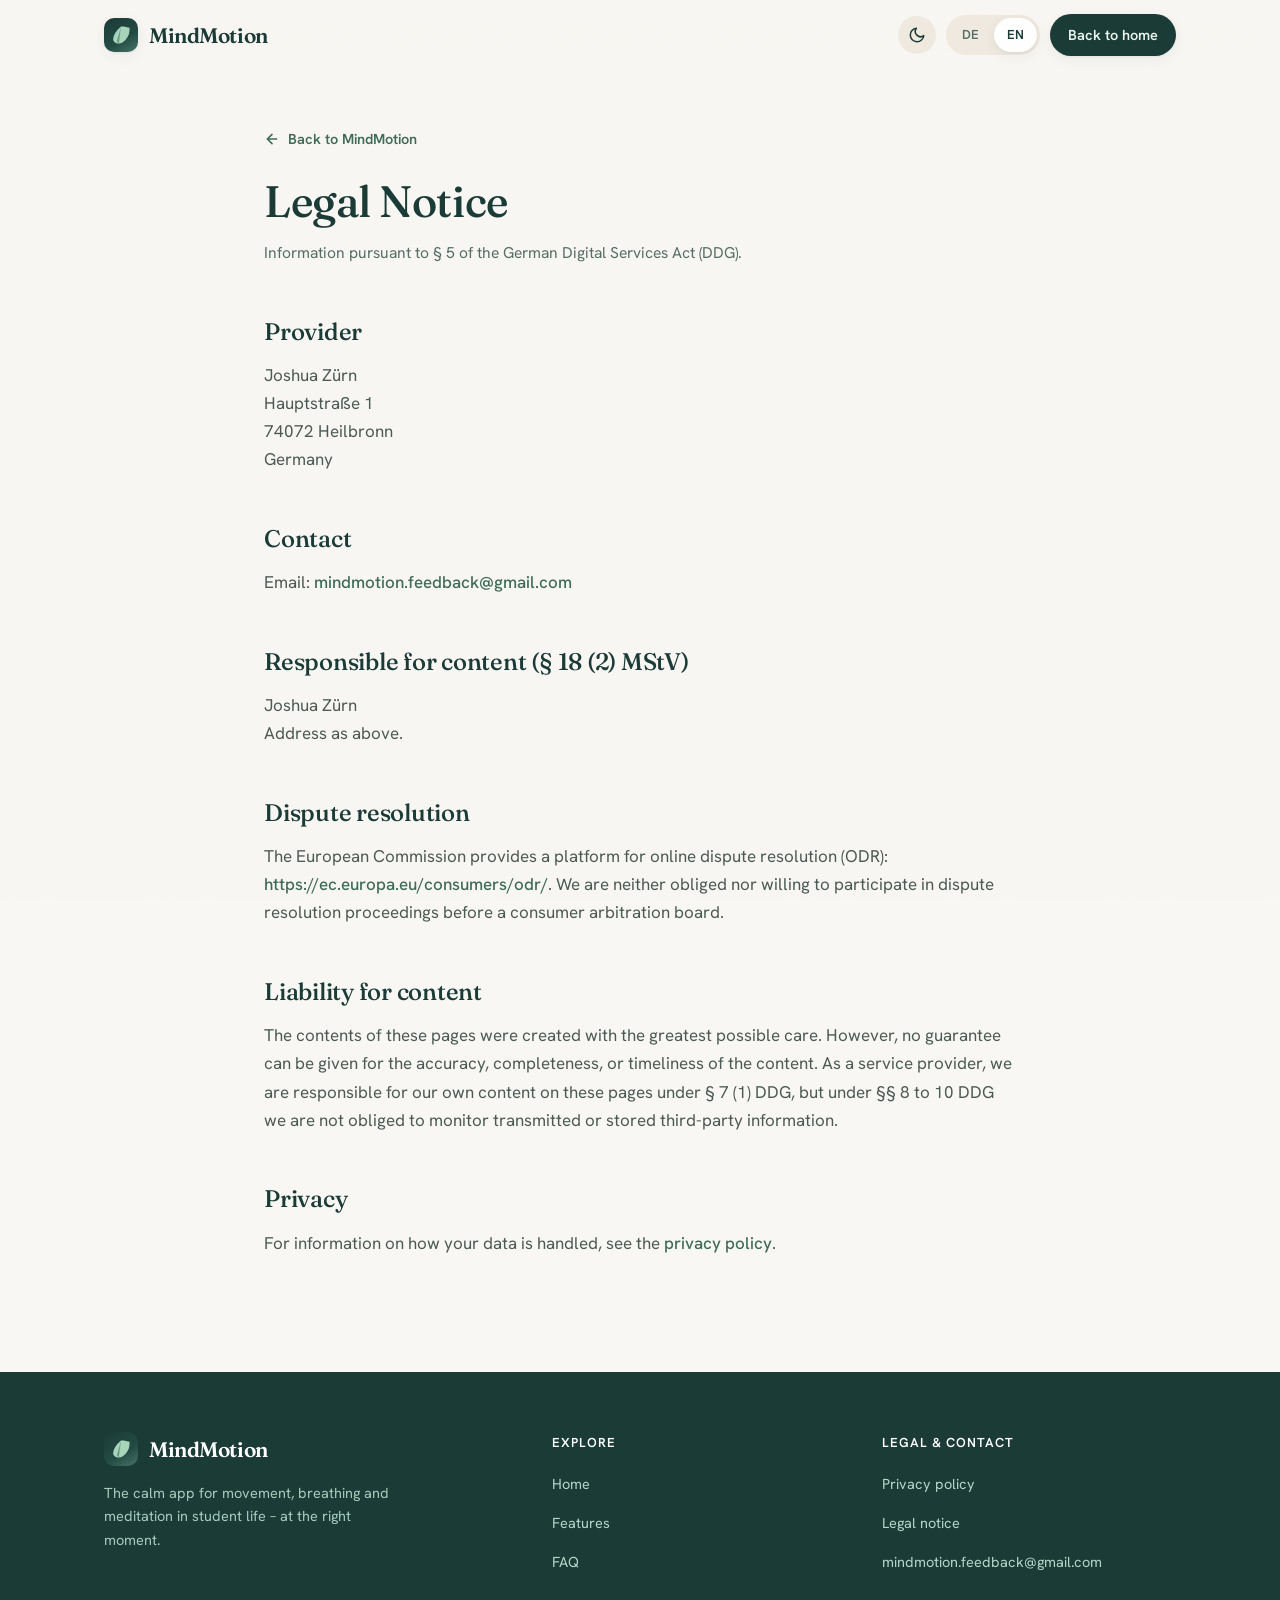
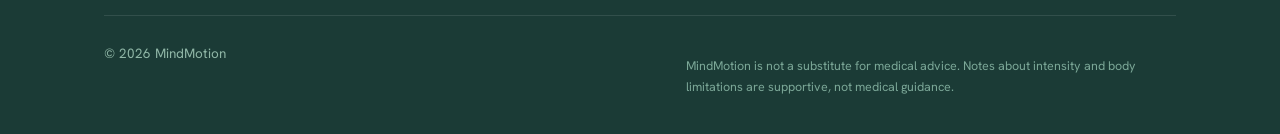
==== commit c15af9e6: "updated website" ====
--- a/impressum.html
+++ b/impressum.html
@@ -69,6 +69,8 @@
     <h2><span lang="de" data-lang="de">Anbieter</span><span lang="en" data-lang="en">Provider</span></h2>
     <p>
       Joshua Zürn<br>
+      Hauptstraße 1<br>
+      74072 Heilbronn<br>
       <span lang="de" data-lang="de">Deutschland</span><span lang="en" data-lang="en">Germany</span>
     </p>
 
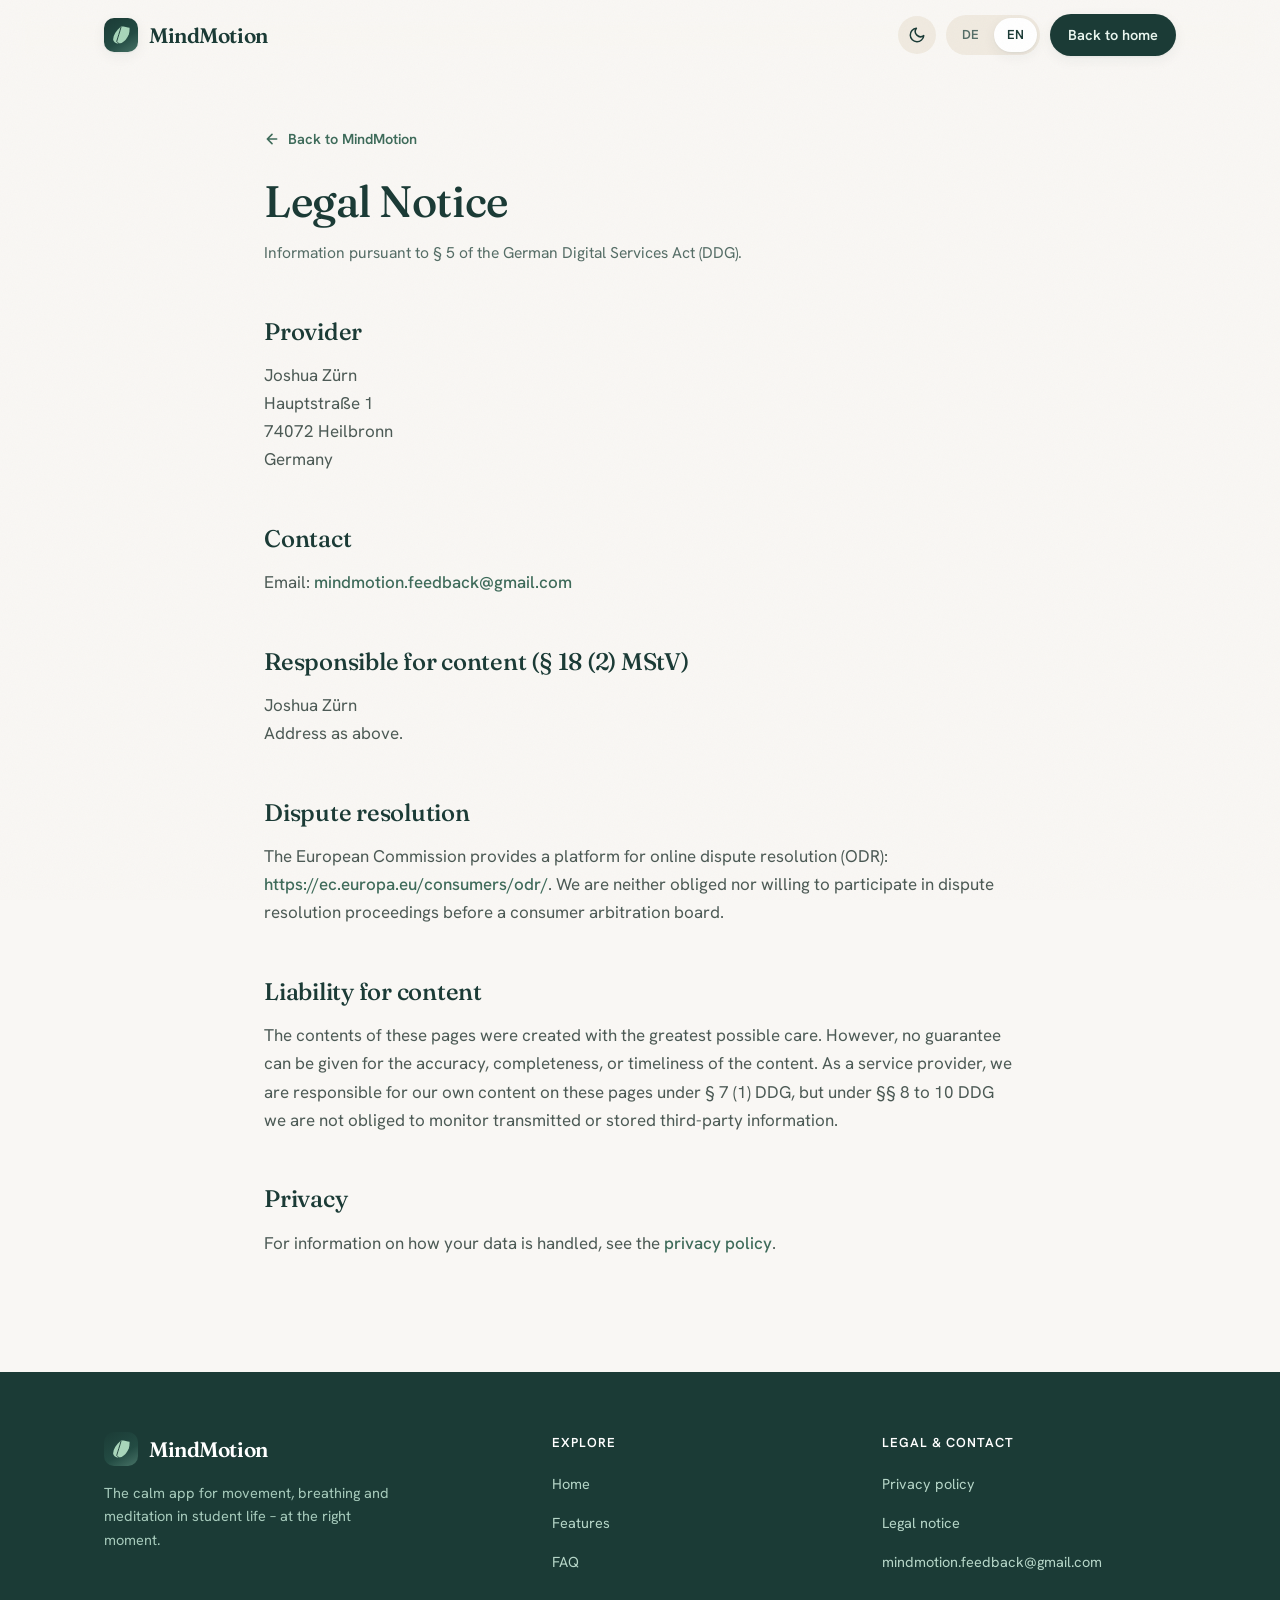
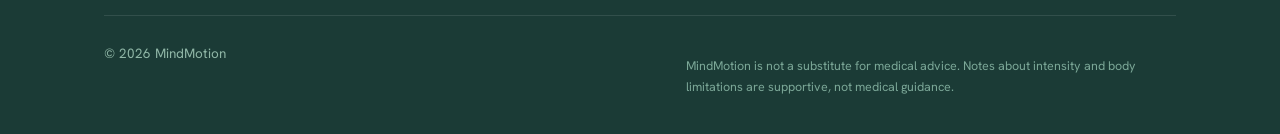
==== commit df5c666f: "updated website" ====
--- a/impressum.html
+++ b/impressum.html
@@ -27,7 +27,7 @@
   <div class="wrap nav">
     <a class="brand" href="index.html" aria-label="MindMotion">
       <span class="logo" aria-hidden="true">
-        <svg viewBox="26 26 56 56" aria-hidden="true"><path fill="#A8D5BA" d="M54,30 C40,42 32,54 32,66 C32,72 38,78 48,78 C58,78 70,68 76,52 C78,46 78,40 78,34 C72,32 64,30 54,30 Z"/><path fill="#6B9B8A" d="M54,30 C50,46 46,58 42,72 C44,74 46,76 48,78"/></svg>
+        <svg viewBox="26 26 56 56" aria-hidden="true"><path fill="#A8D5BA" d="M54,30 C40,42 32,54 32,66 C32,72 38,78 48,78 C58,78 70,68 76,52 C78,46 78,40 78,34 C72,32 64,30 54,30 Z"/><path fill="none" stroke="#1B3B36" stroke-width="2.6" stroke-linecap="round" d="M54,32 C50,47 46,58 42,72 C44,74 46,76 48,78"/></svg>
       </span>
       MindMotion
     </a>
@@ -106,7 +106,7 @@
     <div class="foot-grid">
       <div>
         <div class="brand">
-          <span class="logo" aria-hidden="true"><svg viewBox="26 26 56 56" aria-hidden="true"><path fill="#A8D5BA" d="M54,30 C40,42 32,54 32,66 C32,72 38,78 48,78 C58,78 70,68 76,52 C78,46 78,40 78,34 C72,32 64,30 54,30 Z"/><path fill="#6B9B8A" d="M54,30 C50,46 46,58 42,72 C44,74 46,76 48,78"/></svg></span>
+          <span class="logo" aria-hidden="true"><svg viewBox="26 26 56 56" aria-hidden="true"><path fill="#A8D5BA" d="M54,30 C40,42 32,54 32,66 C32,72 38,78 48,78 C58,78 70,68 76,52 C78,46 78,40 78,34 C72,32 64,30 54,30 Z"/><path fill="none" stroke="#1B3B36" stroke-width="2.6" stroke-linecap="round" d="M54,32 C50,47 46,58 42,72 C44,74 46,76 48,78"/></svg></span>
           MindMotion
         </div>
         <p class="foot-about"><span lang="de" data-lang="de">Die ruhige App für Bewegung, Atem und Meditation im Studienalltag – im richtigen Moment.</span><span lang="en" data-lang="en">The calm app for movement, breathing and meditation in student life – at the right moment.</span></p>
--- a/styles.css
+++ b/styles.css
@@ -63,6 +63,11 @@
    between section + card too deep in dark). */
 html[data-theme="dark"] .feat { background: #1B3A33; border-color: #2A4940; }
 html[data-theme="dark"] .feat:hover { border-color: transparent; }
+/* The active language pill defaults to --white (#16302B), which is nearly
+   identical to the --cream toggle track in dark — the selection reads as
+   invisible. Deepen the track and lift the active pill so it's legible. */
+html[data-theme="dark"] .lang-toggle { background: #122520; }
+html[data-theme="dark"] .lang-toggle button.active { background: #2E5048; color: var(--heading); }
 
 * { box-sizing: border-box; }
 html { scroll-behavior: smooth; -webkit-text-size-adjust: 100%; scroll-padding-top: 88px; }
@@ -142,7 +147,10 @@
 .nav-toggle .ic-close { display: none; }
 header.menu-open .nav-toggle .ic-open { display: none; }
 header.menu-open .nav-toggle .ic-close { display: block; }
-.nav-links-cta, .nav-links-lang { display: none; }  /* only surface inside the mobile dropdown */
+/* Surface only inside the mobile dropdown. Scoped under .nav-right so this
+   beats the later .lang-toggle / .btn `display:inline-flex` (equal specificity
+   would otherwise let the mobile duplicates leak onto the desktop bar). */
+.nav-right .nav-links-cta, .nav-right .nav-links-lang { display: none; }
 
 .lang-toggle { display: inline-flex; background: var(--cream); border-radius: 999px; padding: 3px; gap: 2px; }
 .lang-toggle button {
@@ -259,7 +267,8 @@
 .stat .num { font-family: 'Fraunces', serif; font-size: clamp(34px, 5vw, 52px); color: #fff; font-weight: 600; line-height: 1; display: inline-flex; align-items: baseline; }
 .stat .suffix { color: var(--light-green); }
 .stat .lbl { margin-top: 10px; font-size: 14.5px; color: #A7CBBC; }
-.stats-grid .stat + .stat { position: relative; }
+.stats-grid .stat { position: relative; }
+.stats-grid .stat + .stat::before { content: ""; position: absolute; left: -12px; top: 50%; transform: translateY(-50%); width: 1px; height: 44px; background: rgba(255,255,255,.12); }
 
 /* trust strip */
 .strip { background: var(--teal); color: #DCEFE6; padding: 26px 0; }
@@ -435,6 +444,7 @@
   .sc-list { text-align: left; max-width: 440px; margin-left: auto; margin-right: auto; }
   .privacy-band { padding: 48px 30px; }
   .stats-grid { grid-template-columns: repeat(2, 1fr); gap: 34px 24px; }
+  .stats-grid .stat + .stat::before { display: none; }  /* the divider would fall mid-row in the 2-col layout */
   .reveal-left, .reveal-right { transform: translateY(28px); }
 
   /* Collapse the inline links into a dropdown panel toggled by the hamburger.
@@ -457,8 +467,8 @@
   header.menu-open .nav-links { opacity: 1; visibility: visible; transform: none; }
   .nav-links a:not(.nav-links-cta) { padding: 14px 4px; font-size: 16.5px; border-bottom: 1px solid var(--line); }
   .nav-links a::after { display: none; }
-  .nav-links-lang { display: inline-flex; align-self: flex-start; margin-top: 12px; }
-  .nav-links-cta { display: inline-flex; align-self: stretch; justify-content: center; margin-top: 14px; }
+  .nav-right .nav-links-lang { display: inline-flex; align-self: flex-start; margin-top: 12px; }
+  .nav-right .nav-links-cta { display: inline-flex; align-self: stretch; justify-content: center; margin-top: 14px; }
 }
 @media (prefers-reduced-motion: reduce) {
   .nav-links { transition: none; }
